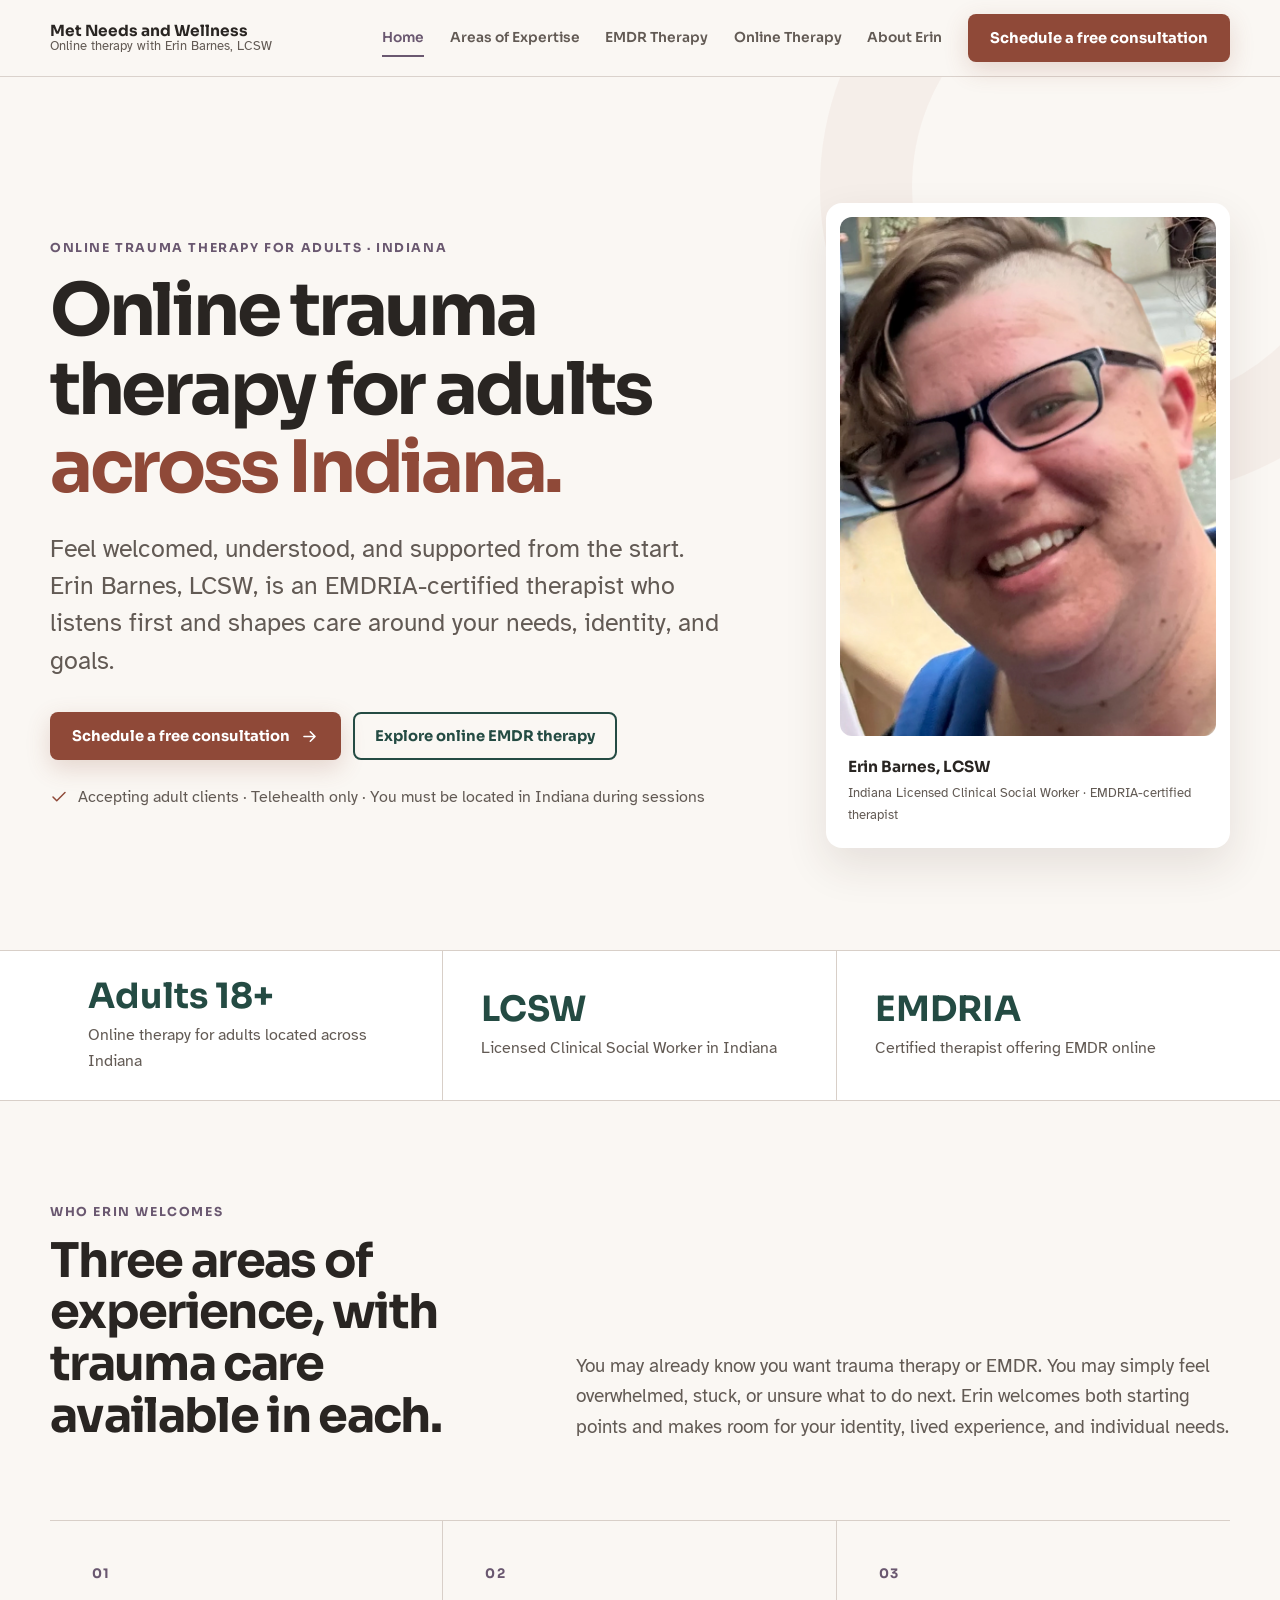
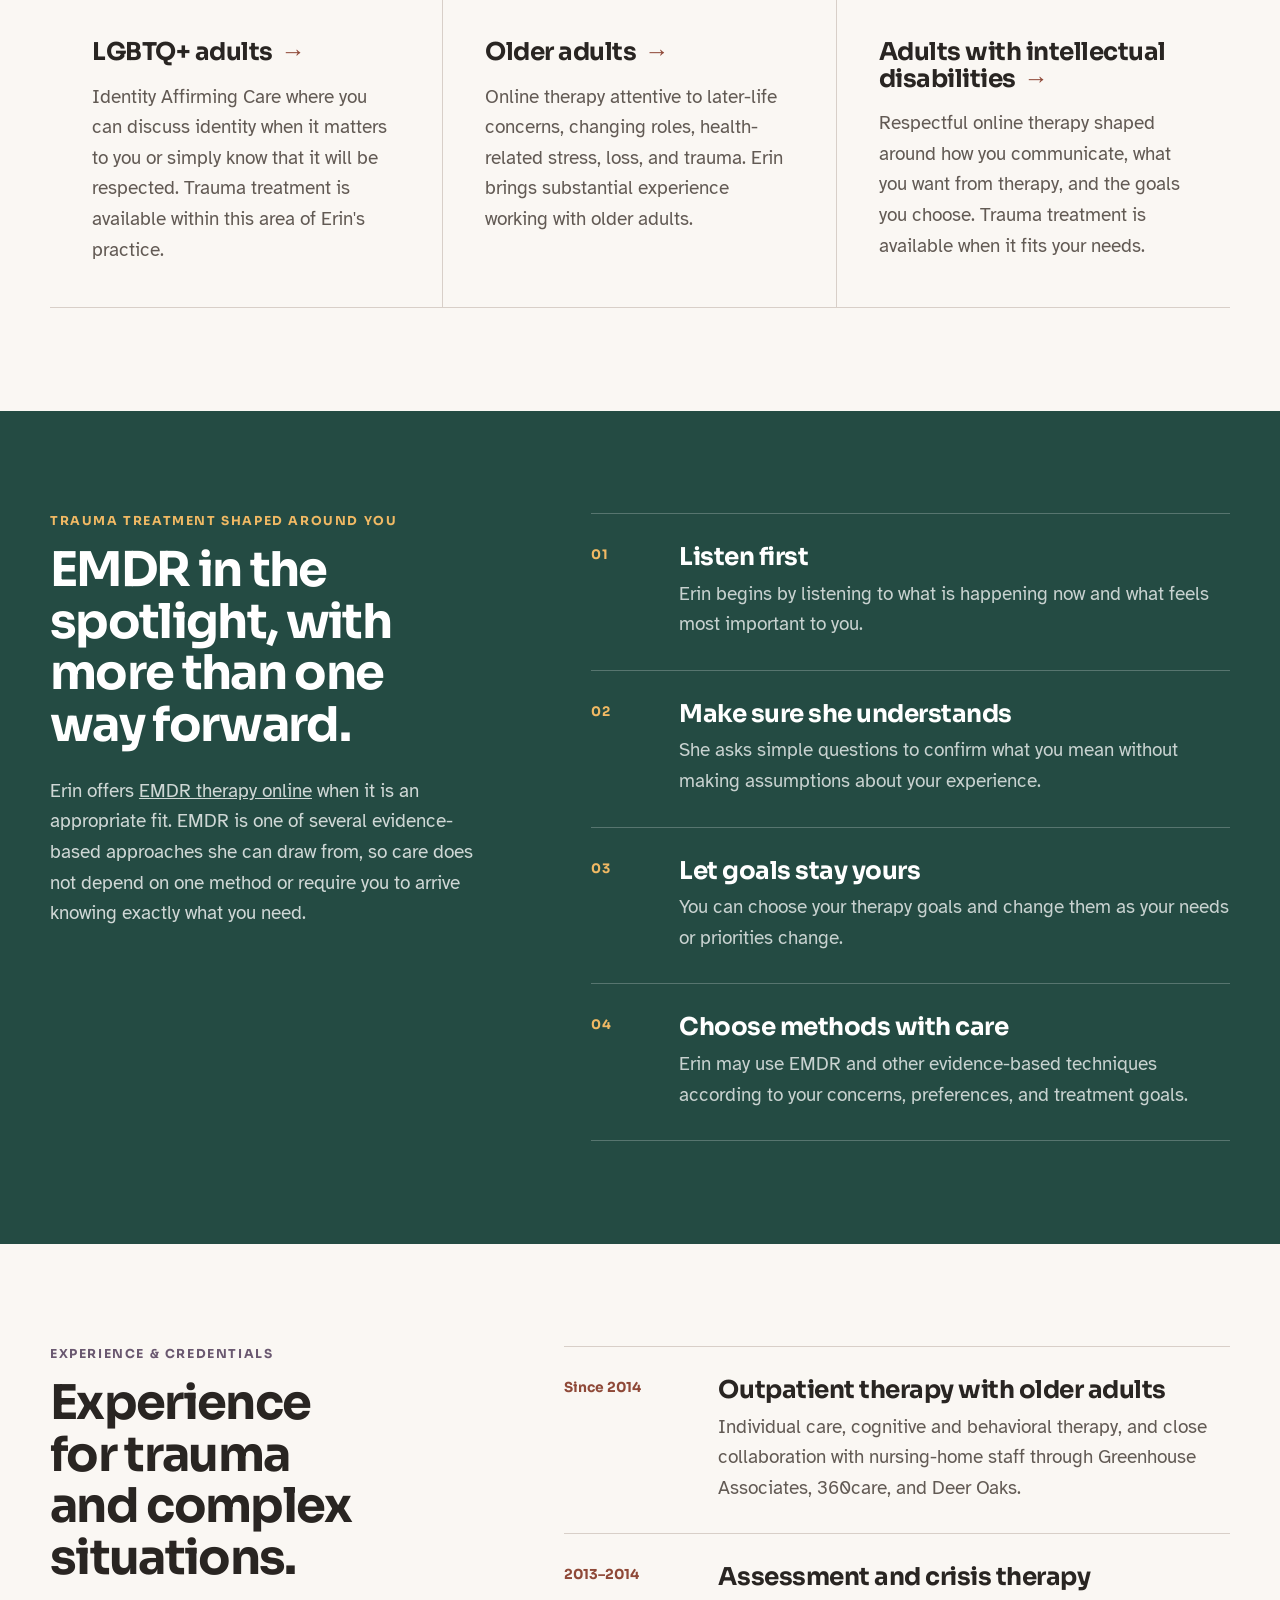
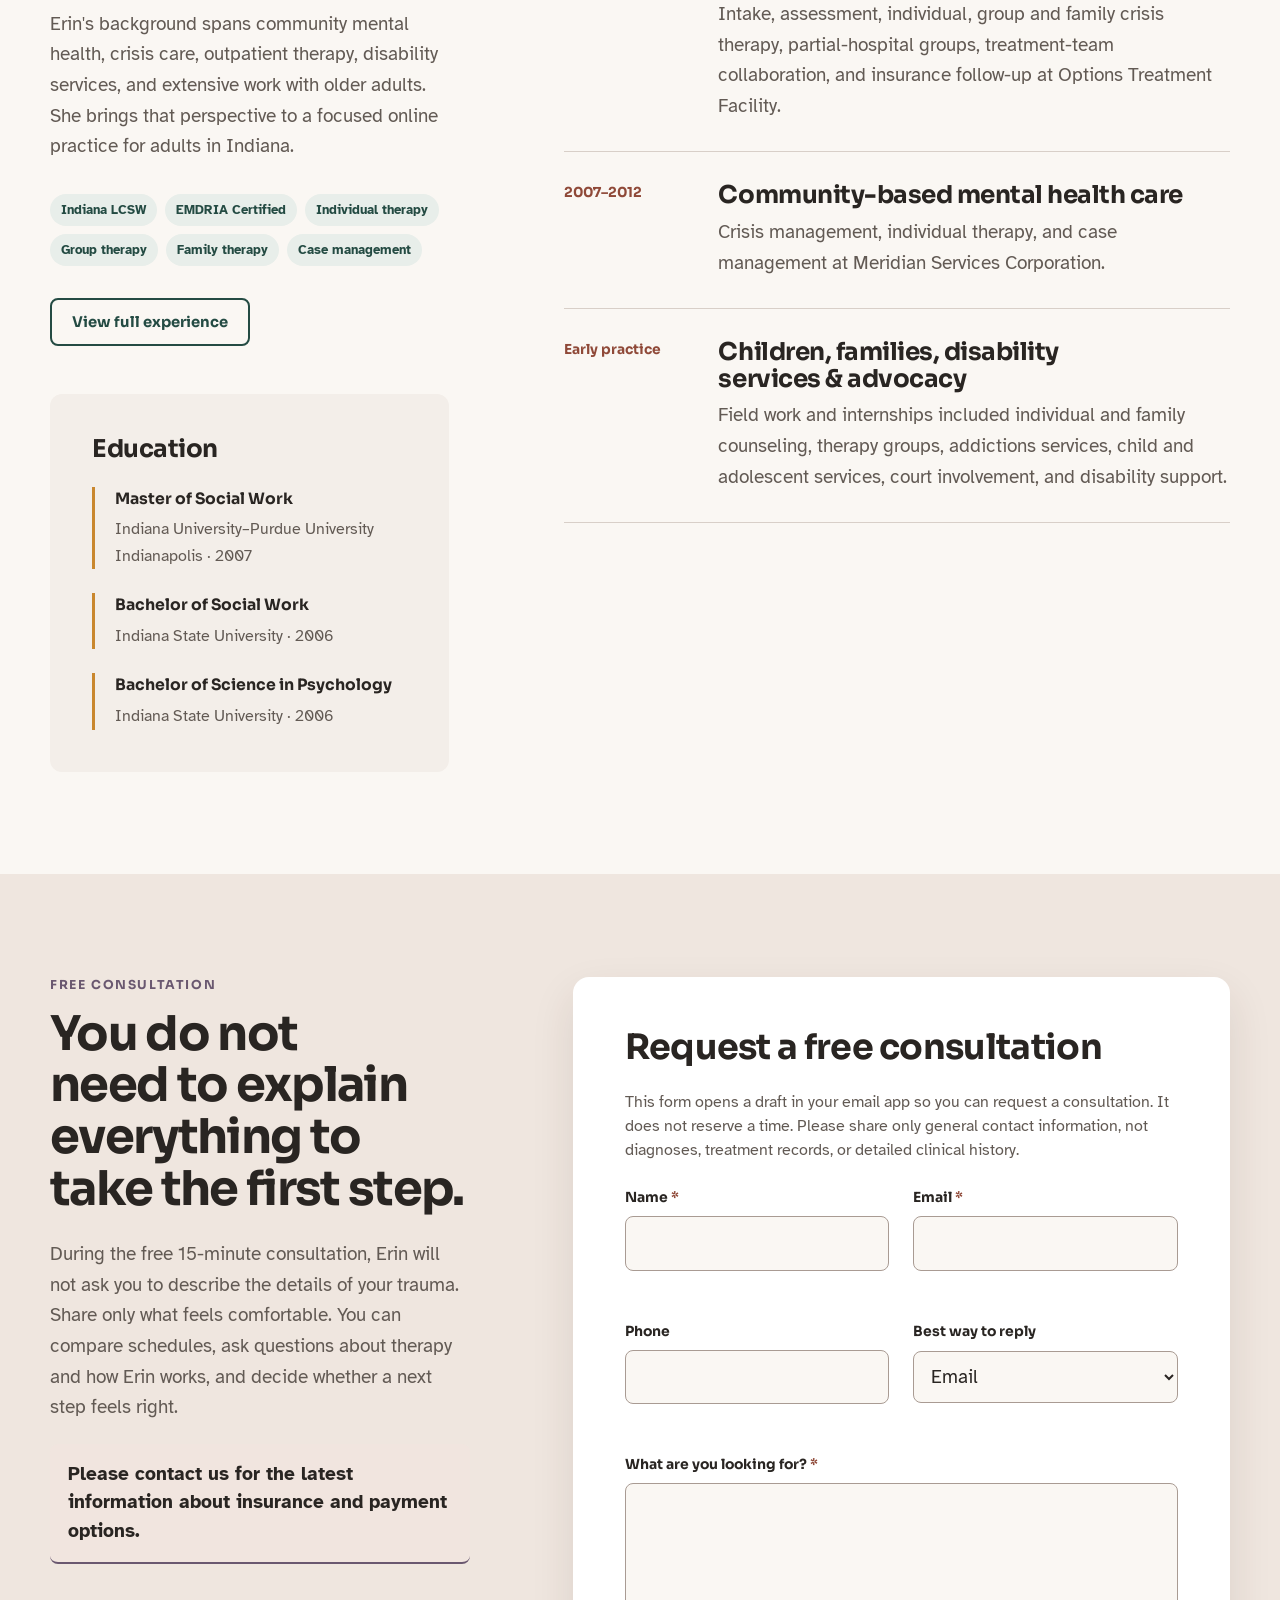
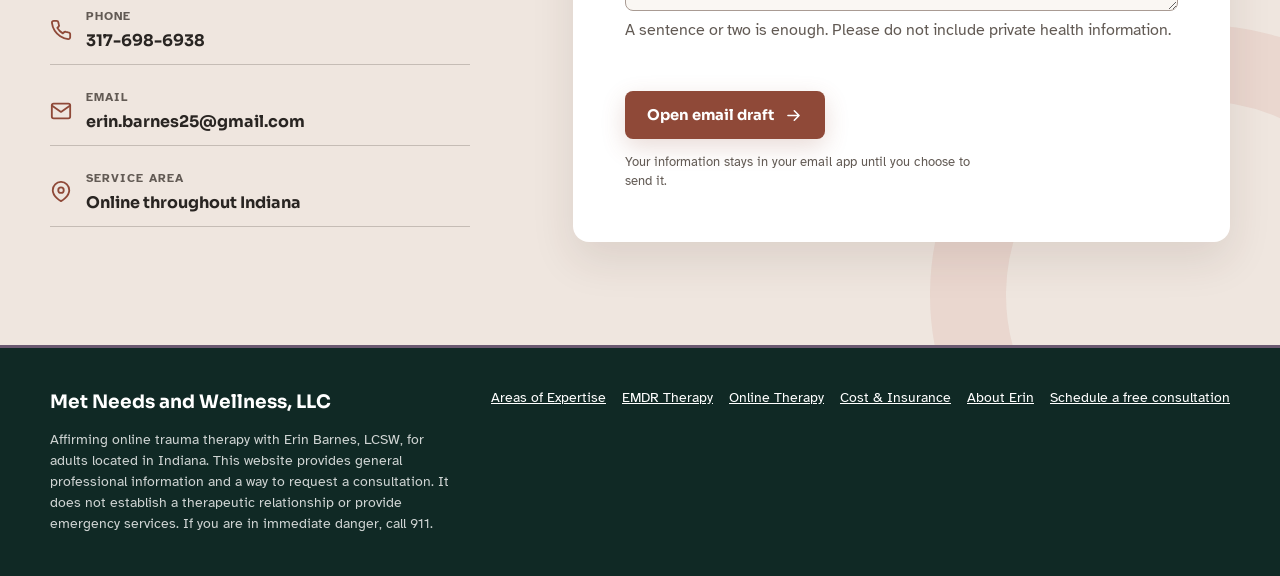
==== index.html @ e04204e5 "Add multi-page Met Needs and Wellness site" ====
<!doctype html>
<html lang="en">
<head>
  <meta charset="utf-8">
  <meta name="viewport" content="width=device-width, initial-scale=1">
  <title>Online Trauma Therapy for Adults in Indiana | Met Needs and Wellness</title>
  <meta name="description" content="Affirming online trauma therapy for adults across Indiana with Erin Barnes, LCSW, an EMDRIA-certified therapist. Schedule a free consultation.">
  <link rel="canonical" href="https://metneedsandwellness.com/">
  <meta name="theme-color" content="#244b43">
  <meta name="robots" content="index, follow">
  <meta property="og:type" content="website">
  <meta property="og:title" content="Online Trauma Therapy for Adults in Indiana | Met Needs and Wellness">
  <meta property="og:description" content="Warm, affirming online trauma therapy with Erin Barnes, LCSW, for adults located throughout Indiana.">
  <link rel="preconnect" href="https://fonts.googleapis.com">
  <link rel="preconnect" href="https://fonts.gstatic.com" crossorigin>
  <link href="https://fonts.googleapis.com/css2?family=Atkinson+Hyperlegible:wght@400;700&amp;family=Sora:wght@500;600;700&amp;display=swap" rel="stylesheet">
  <script type="application/ld+json">
  {
    "@context": "https://schema.org",
    "@graph": [
      {
        "@type": "Person",
        "@id": "#erin-barnes",
        "name": "Erin Barnes",
        "jobTitle": "Licensed Clinical Social Worker",
        "address": {
          "@type": "PostalAddress",
          "addressRegion": "IN",
          "addressCountry": "US"
        },
        "knowsAbout": [
          "Trauma therapy",
          "Complex trauma",
          "Online trauma therapy",
          "Identity-affirming therapy",
          "Therapy for older adults",
          "Therapy for adults with intellectual disabilities",
          "EMDR therapy"
        ],
        "hasCredential": [
          {
            "@type": "EducationalOccupationalCredential",
            "name": "Licensed Clinical Social Worker",
            "credentialCategory": "Professional license"
          },
          {
            "@type": "EducationalOccupationalCredential",
            "name": "EMDRIA Certified Therapist",
            "credentialCategory": "Professional certification"
          }
        ],
        "alumniOf": [
          {
            "@type": "CollegeOrUniversity",
            "name": "Indiana University–Purdue University Indianapolis"
          },
          {
            "@type": "CollegeOrUniversity",
            "name": "Indiana State University"
          }
        ]
      },
      {
        "@type": "Service",
        "@id": "#online-therapy-indiana",
        "name": "Online trauma therapy for adults in Indiana",
        "provider": {
          "@id": "#erin-barnes"
        },
        "areaServed": {
          "@type": "State",
          "name": "Indiana"
        },
        "serviceType": [
          "Online trauma therapy",
          "EMDR therapy",
          "Identity-affirming therapy for LGBTQ+ adults",
          "Therapy for older adults",
          "Therapy for adults with intellectual disabilities"
        ]
      }
    ]
  }
  </script>
  <style>
    /* OD-LAYOUT-PRIMITIVES v1 — structure only: display, flex/grid, overflow, wrapping, ratio.
       Put this @layer first; product CSS outside the layer always wins. */
    @layer od-layout {
      :where(.od-stack,.od-row,.od-row-top,.od-cluster,.od-grid,.od-field,.od-stat,.od-cell,.od-tile) > :where(*) { min-width: 0; }

      .od-stack   { display: flex; flex-direction: column; gap: var(--od-gap, 8px); }
      .od-row     { display: flex; align-items: center; gap: var(--od-gap, 8px); }
      .od-row-top { display: flex; align-items: flex-start; gap: var(--od-gap, 8px); }
      .od-cluster { display: flex; flex-wrap: wrap; align-items: center; gap: var(--od-gap, 8px); }
      .od-fill    { flex: 1 1 0; min-width: 0; }
      .od-fixed   { flex: none; }
      .od-grid    { display: grid; gap: var(--od-gap, 12px); grid-template-columns: repeat(var(--od-cols, 3), minmax(0, 1fr)); }

      .od-stat, .od-field, .od-cell { display: grid; gap: var(--od-gap, 2px); }
      :where(.od-stat,.od-field,.od-cell) > :where(*) { display: block; }
      .od-tile { display: grid; grid-template-rows: auto 1fr; }
      :where(.od-tile) > :where(*) { display: block; }

      .od-media { display: block; width: 100%; height: auto; aspect-ratio: var(--od-ratio, auto); }
      .od-media-cover { object-fit: cover; }

      .od-truncate { display: block; max-width: 100%; overflow: hidden; white-space: nowrap; text-overflow: ellipsis; }
      .od-clamp-2, .od-clamp-3 { display: -webkit-box; -webkit-box-orient: vertical; overflow: hidden; overflow-wrap: anywhere; }
      .od-clamp-2 { -webkit-line-clamp: 2; }
      .od-clamp-3 { -webkit-line-clamp: 3; }
      .od-lines-2 { min-height: calc(2 * 1.4em); }
      .od-nowrap  { white-space: nowrap; }
      .od-keep    { word-break: keep-all; overflow-wrap: anywhere; }

      .od-screen { display: grid; grid-template-rows: auto minmax(0, 1fr) auto; height: 100%; }
      .od-scroll { overflow-y: auto; overscroll-behavior: contain; min-height: 0; }

      .od-rail { display: flex; gap: var(--od-gap, 8px); overflow-x: auto; scroll-snap-type: x proximity; scrollbar-width: none;
                 padding-inline: var(--od-rail-pad, 16px); scroll-padding-inline: var(--od-rail-pad, 16px); }
      .od-rail::-webkit-scrollbar { display: none; }
      :where(.od-rail) > :where(*) { flex: none; scroll-snap-align: start; }
      :where(.od-rail) > :where(:last-child) { margin-inline-end: var(--od-rail-pad, 16px); }

      .od-spacer { flex: none; visibility: hidden; pointer-events: none; }
      .od-touch  { min-width: 44px; min-height: 44px; }
    }
    /* /OD-LAYOUT-PRIMITIVES v1 */

    :root {
      --ink: #292522;
      --ink-soft: #625a54;
      --paper: #faf7f3;
      --surface: #ffffff;
      --clay: #8f4938;
      --clay-strong: #8f4938;
      --amber: #c9872e;
      --amber-soft: #f1e5df;
      --plum: #6a5870;
      --plum-soft: #f1e5df;
      --evergreen: #244b43;
      --evergreen-soft: #e8eeea;
      --line: #d8cfc8;
      --error: #a12525;
      --success: #23654d;
      --font-display: "Sora", "Avenir Next", sans-serif;
      --font-body: "Atkinson Hyperlegible", "Trebuchet MS", sans-serif;
      --step--1: clamp(0.94rem, 0.91rem + 0.12vw, 1rem);
      --step-0: clamp(1.06rem, 1.02rem + 0.18vw, 1.16rem);
      --step-1: clamp(1.25rem, 1.12rem + 0.52vw, 1.58rem);
      --step-2: clamp(1.58rem, 1.3rem + 1.1vw, 2.3rem);
      --step-3: clamp(2rem, 1.55rem + 1.8vw, 3.2rem);
      --step-4: clamp(2.7rem, 1.72rem + 3.5vw, 5.25rem);
      --space-1: 0.5rem;
      --space-2: 1rem;
      --space-3: 1.5rem;
      --space-4: 2rem;
      --space-5: 3rem;
      --space-6: 4rem;
      --space-7: clamp(4rem, 8vw, 7rem);
      --radius-sm: 8px;
      --radius-md: 12px;
      --radius-lg: 16px;
      --shadow: 0 18px 44px rgba(65, 37, 27, 0.11);
      --content: 1180px;
      --measure: 70ch;
      --ease: 220ms ease;
    }

    *, *::before, *::after { box-sizing: border-box; }

    html {
      scroll-behavior: smooth;
      scroll-padding-top: 92px;
    }

    body {
      margin: 0;
      color: var(--ink);
      background: var(--paper);
      font-family: var(--font-body);
      font-size: var(--step-0);
      line-height: 1.65;
      -webkit-font-smoothing: antialiased;
    }

    body.menu-open { overflow: hidden; }

    img, svg { max-width: 100%; }

    a { color: inherit; }

    button, input, select, textarea { font: inherit; }

    button, a { -webkit-tap-highlight-color: transparent; }

    button { cursor: pointer; }

    :focus-visible {
      outline: 3px solid var(--amber);
      outline-offset: 4px;
    }

    ::selection {
      color: var(--surface);
      background: var(--clay-strong);
    }

    .skip-link {
      position: fixed;
      top: 8px;
      left: 8px;
      z-index: 200;
      padding: 10px 14px;
      color: var(--surface);
      background: var(--evergreen);
      border-radius: var(--radius-sm);
      transform: translateY(-150%);
      transition: transform var(--ease);
    }

    .skip-link:focus { transform: translateY(0); }

    .shell {
      width: min(calc(100% - 32px), var(--content));
      margin-inline: auto;
    }

    .eyebrow {
      margin: 0 0 var(--space-2);
      color: var(--plum);
      font-family: var(--font-display);
      font-size: 0.77rem;
      font-weight: 700;
      letter-spacing: 0.13em;
      line-height: 1.3;
      text-transform: uppercase;
    }

    h1, h2, h3 {
      margin: 0;
      font-family: var(--font-display);
      line-height: 1.08;
      text-wrap: balance;
    }

    h1 { font-size: var(--step-4); letter-spacing: -0.045em; }
    h2 { font-size: var(--step-3); letter-spacing: -0.035em; }
    h3 { font-size: var(--step-1); letter-spacing: -0.02em; }

    p { margin: 0; }

    .lede {
      max-width: 60ch;
      color: var(--ink-soft);
      font-size: var(--step-1);
      line-height: 1.52;
    }

    .section-copy {
      max-width: var(--measure);
      color: var(--ink-soft);
    }

    .site-header {
      position: sticky;
      top: 0;
      z-index: 100;
      border-bottom: 1px solid rgba(222, 213, 207, 0.86);
      background: rgba(252, 250, 248, 0.93);
      backdrop-filter: blur(16px);
    }

    .nav-wrap {
      display: flex;
      align-items: center;
      justify-content: space-between;
      min-height: 76px;
      gap: var(--space-3);
    }

    .brand {
      display: inline-flex;
      align-items: center;
      gap: 12px;
      color: var(--ink);
      text-decoration: none;
    }

    .brand-mark {
      display: grid;
      place-items: center;
      width: 42px;
      height: 42px;
      color: var(--surface);
      background: var(--evergreen);
      border-radius: 50%;
      box-shadow: 0 0 0 3px var(--plum-soft);
      font-family: var(--font-display);
      font-size: 0.76rem;
      font-weight: 700;
      letter-spacing: -0.05em;
    }

    .brand-copy { display: grid; line-height: 1.12; }
    .brand-name { font-family: var(--font-display); font-size: 0.96rem; font-weight: 700; }
    .brand-role { color: var(--ink-soft); font-size: 0.8rem; }

    .nav-links {
      display: flex;
      align-items: center;
      gap: clamp(18px, 2.4vw, 34px);
    }

    .nav-links a:not(.button) {
      position: relative;
      color: var(--ink-soft);
      font-family: var(--font-display);
      font-size: 0.88rem;
      font-weight: 600;
      text-decoration: none;
    }

    .nav-links a:not(.button)::after {
      position: absolute;
      right: 0;
      bottom: -7px;
      left: 0;
      height: 2px;
      background: var(--plum);
      content: "";
      transform: scaleX(0);
      transform-origin: right;
      transition: transform var(--ease);
    }

    .nav-links a:not(.button):focus-visible::after { transform: scaleX(1); }

    .nav-links a[aria-current="page"] { color: var(--plum); }
    .nav-links a[aria-current="page"]::after { transform: scaleX(1); }

    .menu-button {
      display: none;
      align-items: center;
      justify-content: center;
      width: 48px;
      height: 48px;
      padding: 0;
      color: var(--evergreen);
      background: transparent;
      border: 1px solid var(--line);
      border-radius: var(--radius-sm);
    }

    .menu-button svg { width: 24px; height: 24px; }

    .button {
      display: inline-flex;
      align-items: center;
      justify-content: center;
      min-height: 48px;
      padding: 12px 20px;
      gap: 10px;
      border: 2px solid transparent;
      border-radius: var(--radius-sm);
      font-family: var(--font-display);
      font-size: 0.92rem;
      font-weight: 700;
      line-height: 1.15;
      text-align: center;
      text-decoration: none;
      transition: color var(--ease), background var(--ease), border-color var(--ease), transform var(--ease);
    }

    .button svg { width: 19px; height: 19px; flex: none; }

    .button-primary {
      color: var(--surface);
      background: var(--clay-strong);
      box-shadow: 0 8px 24px rgba(143, 50, 31, 0.2);
    }

    .button-secondary {
      color: var(--evergreen);
      background: transparent;
      border-color: var(--evergreen);
    }

    .button-light {
      color: var(--evergreen);
      background: var(--surface);
    }

    .button:active { transform: translateY(1px); }

    .hero {
      position: relative;
      overflow: hidden;
      padding: clamp(72px, 10vw, 126px) 0 var(--space-7);
    }

    .hero::before {
      position: absolute;
      top: -200px;
      right: -160px;
      width: 620px;
      height: 620px;
      border: 92px solid var(--plum-soft);
      border-radius: 50%;
      content: "";
      opacity: 0.5;
      pointer-events: none;
    }

    .hero-grid {
      position: relative;
      display: grid;
      grid-template-columns: minmax(0, 1.25fr) minmax(300px, 0.75fr);
      gap: clamp(48px, 8vw, 104px);
      align-items: center;
    }

    .hero-copy { max-width: 780px; }

    .hero-copy h1 span {
      display: block;
      color: var(--clay-strong);
    }

    .hero-copy .lede { margin-top: var(--space-3); }

    .hero-actions {
      display: flex;
      flex-wrap: wrap;
      gap: 12px;
      margin-top: var(--space-4);
    }

    .hero-note {
      display: flex;
      align-items: center;
      gap: 10px;
      margin-top: var(--space-3);
      color: var(--ink-soft);
      font-size: var(--step--1);
    }

    .hero-note svg { width: 18px; height: 18px; color: var(--clay); flex: none; }

    .hero-portrait {
      display: grid;
      gap: 14px;
      max-width: 430px;
      padding: 14px;
      justify-self: end;
      background: var(--surface);
      border-radius: var(--radius-lg);
      box-shadow: var(--shadow);
    }

    .hero-portrait img {
      display: block;
      width: 100%;
      height: auto;
      border-radius: var(--radius-md);
    }

    .portrait-caption {
      display: grid;
      gap: 2px;
      padding: 4px 8px 8px;
    }

    .portrait-caption strong {
      font-family: var(--font-display);
      font-size: 0.96rem;
    }

    .portrait-caption span {
      display: block;
      color: var(--ink-soft);
      font-size: 0.84rem;
    }

    .trust-band {
      border-block: 1px solid var(--line);
      background: var(--surface);
    }

    .trust-grid {
      display: grid;
      grid-template-columns: repeat(3, 1fr);
    }

    .trust-item {
      display: grid;
      min-height: 148px;
      padding: 26px clamp(18px, 3vw, 38px);
      align-content: center;
      gap: 6px;
      border-right: 1px solid var(--line);
    }

    .trust-item:last-child { border-right: 0; }
    .trust-value { color: var(--evergreen); font-family: var(--font-display); font-size: var(--step-2); font-weight: 700; line-height: 1.1; }
    .trust-label { color: var(--ink-soft); font-size: var(--step--1); }

    .section { padding: var(--space-7) 0; }

    .section-heading {
      display: grid;
      grid-template-columns: minmax(0, 0.8fr) minmax(300px, 1.2fr);
      gap: clamp(32px, 7vw, 96px);
      align-items: end;
      margin-bottom: clamp(44px, 7vw, 78px);
    }

    .services-grid {
      display: grid;
      grid-template-columns: repeat(3, 1fr);
      gap: 0;
      border-top: 1px solid var(--line);
    }

    .service {
      min-height: 310px;
      padding: clamp(28px, 4vw, 42px);
      border-right: 1px solid var(--line);
      border-bottom: 1px solid var(--line);
    }

    .service:nth-child(3n) { border-right: 0; }

    .service-number {
      display: block;
      margin-bottom: 54px;
      color: var(--plum);
      font-family: var(--font-display);
      font-size: 0.82rem;
      font-weight: 700;
      letter-spacing: 0.1em;
    }

    .service h3 { margin-bottom: var(--space-2); }
    .service p { color: var(--ink-soft); }

    .service-artwork {
      display: block;
      width: 100%;
      height: auto;
      margin: 0 0 var(--space-3);
      border-radius: var(--radius-md);
    }

    .approach {
      color: var(--surface);
      background: var(--evergreen);
    }

    .approach .eyebrow { color: #f0b964; }
    .approach .section-copy { color: rgba(255, 255, 255, 0.78); }

    .approach-grid {
      display: grid;
      grid-template-columns: minmax(0, 0.8fr) minmax(0, 1.2fr);
      gap: clamp(48px, 9vw, 128px);
      align-items: start;
    }

    .approach-intro {
      position: sticky;
      top: 118px;
    }

    .approach-intro .section-copy { margin-top: var(--space-3); }

    .principles { border-top: 1px solid rgba(255, 255, 255, 0.23); }

    .principle {
      display: grid;
      grid-template-columns: 64px 1fr;
      gap: var(--space-3);
      padding: 30px 0;
      border-bottom: 1px solid rgba(255, 255, 255, 0.23);
    }

    .principle-index {
      color: #f0b964;
      font-family: var(--font-display);
      font-size: 0.82rem;
      font-weight: 700;
      letter-spacing: 0.1em;
    }

    .principle h3 { margin-bottom: 8px; }
    .principle p { max-width: 58ch; color: rgba(255, 255, 255, 0.75); }

    .experience-grid {
      display: grid;
      grid-template-columns: minmax(0, 0.75fr) minmax(0, 1.25fr);
      gap: clamp(48px, 9vw, 120px);
    }

    .experience-copy h2 { margin-bottom: var(--space-3); }
    .experience-copy .section-copy { margin-bottom: var(--space-4); }

    .credentials {
      display: flex;
      flex-wrap: wrap;
      gap: 8px;
    }

    .credential {
      display: block;
      padding: 8px 11px;
      color: var(--evergreen);
      background: var(--evergreen-soft);
      border-radius: 999px;
      font-size: 0.84rem;
      font-weight: 700;
      line-height: 1.2;
    }

    .timeline { border-top: 1px solid var(--line); }

    .timeline-item {
      display: grid;
      grid-template-columns: 130px 1fr;
      gap: var(--space-3);
      padding: 30px 0;
      border-bottom: 1px solid var(--line);
    }

    .timeline-period {
      color: var(--clay-strong);
      font-family: var(--font-display);
      font-size: 0.86rem;
      font-weight: 700;
    }

    .timeline-item h3 { margin-bottom: 8px; }
    .timeline-item p { color: var(--ink-soft); }

    .education {
      margin-top: var(--space-5);
      padding: clamp(28px, 4vw, 42px);
      background: #f3eee9;
      border-radius: var(--radius-md);
    }

    .education h3 { margin-bottom: var(--space-3); }

    .education-list {
      display: grid;
      gap: var(--space-3);
      margin: 0;
      padding: 0;
      list-style: none;
    }

    .education-list li {
      display: grid;
      gap: 4px;
      padding-left: 20px;
      border-left: 3px solid var(--amber);
    }

    .education-list strong { font-family: var(--font-display); font-size: 0.98rem; }
    .education-list span { display: block; color: var(--ink-soft); font-size: var(--step--1); }

    .contact-section {
      position: relative;
      overflow: hidden;
      background: #efe6df;
    }

    .contact-section::after {
      position: absolute;
      right: -190px;
      bottom: -220px;
      width: 540px;
      height: 540px;
      border: 76px solid rgba(179, 71, 47, 0.09);
      border-radius: 50%;
      content: "";
      pointer-events: none;
    }

    .contact-grid {
      position: relative;
      z-index: 1;
      display: grid;
      grid-template-columns: minmax(0, 0.78fr) minmax(0, 1.22fr);
      gap: clamp(48px, 8vw, 112px);
      align-items: start;
    }

    .contact-copy h2 { margin-bottom: var(--space-3); }
    .contact-copy .section-copy { margin-bottom: var(--space-4); }

    .welcome-note {
      max-width: 58ch;
      margin: calc(var(--space-4) * -0.35) 0 var(--space-4);
      padding: 16px 18px;
      color: var(--ink);
      background: var(--plum-soft);
      border-bottom: 2px solid var(--plum);
      border-radius: var(--radius-sm);
      font-weight: 700;
      line-height: 1.55;
    }

    .contact-methods { display: grid; gap: 12px; }

    .contact-method {
      display: flex;
      align-items: center;
      min-height: 64px;
      gap: 14px;
      padding: 10px 0;
      color: var(--ink);
      border-bottom: 1px solid rgba(101, 89, 84, 0.3);
      text-decoration: none;
    }

    .contact-method svg { width: 22px; height: 22px; color: var(--clay-strong); flex: none; }

    .contact-method-copy { display: grid; gap: 1px; }
    .contact-method-label { color: var(--ink-soft); font-size: 0.78rem; font-weight: 700; letter-spacing: 0.08em; text-transform: uppercase; }
    .contact-method-value { font-family: var(--font-display); font-size: 1rem; font-weight: 700; overflow-wrap: anywhere; }

    .contact-form {
      display: grid;
      gap: var(--space-3);
      padding: clamp(28px, 5vw, 52px);
      background: var(--surface);
      border-radius: var(--radius-lg);
      box-shadow: var(--shadow);
    }

    .contact-form h3 { font-size: var(--step-2); }

    .form-note {
      color: var(--ink-soft);
      font-size: var(--step--1);
      line-height: 1.5;
    }

    .form-grid {
      display: grid;
      grid-template-columns: repeat(2, minmax(0, 1fr));
      gap: var(--space-3);
    }

    .field { display: grid; gap: 7px; }
    .field-full { grid-column: 1 / -1; }

    label {
      font-family: var(--font-display);
      font-size: 0.87rem;
      font-weight: 700;
    }

    .required { color: var(--clay-strong); }

    input, select, textarea {
      width: 100%;
      min-height: 50px;
      padding: 11px 13px;
      color: var(--ink);
      background: var(--paper);
      border: 1px solid #a99b93;
      border-radius: var(--radius-sm);
      transition: border-color var(--ease), box-shadow var(--ease), background var(--ease);
    }

    textarea {
      min-height: 128px;
      resize: vertical;
    }

    input:focus, select:focus, textarea:focus {
      outline: 0;
      border-color: var(--evergreen);
      box-shadow: 0 0 0 3px rgba(23, 59, 54, 0.15);
      background: var(--surface);
    }

    [aria-invalid="true"] {
      border-color: var(--error);
      box-shadow: 0 0 0 3px rgba(161, 37, 37, 0.12);
    }

    .field-error {
      min-height: 1.35em;
      color: var(--error);
      font-size: 0.83rem;
      line-height: 1.35;
    }

    .form-status {
      display: none;
      padding: 12px 14px;
      color: var(--success);
      background: #e7f3ed;
      border-left: 4px solid var(--success);
      border-radius: var(--radius-sm);
      font-size: 0.9rem;
    }

    .form-status.is-visible { display: block; }

    .form-actions {
      display: flex;
      align-items: center;
      flex-wrap: wrap;
      gap: 14px;
    }

    .privacy-note {
      max-width: 44ch;
      color: var(--ink-soft);
      font-size: 0.8rem;
      line-height: 1.45;
    }

    .site-footer {
      padding: 42px 0;
      color: rgba(255, 255, 255, 0.8);
      background: #102925;
      box-shadow: inset 0 3px 0 var(--plum);
    }

    .footer-grid {
      display: grid;
      grid-template-columns: 1fr auto;
      gap: var(--space-4);
      align-items: start;
    }

    .footer-brand { margin-bottom: 12px; color: var(--surface); font-family: var(--font-display); font-weight: 700; }
    .footer-copy { max-width: 72ch; font-size: 0.85rem; line-height: 1.55; }
    .footer-links { display: flex; flex-wrap: wrap; gap: 16px; }
    .footer-links a { color: var(--surface); font-size: 0.85rem; }

    @media (hover: hover) {
      .nav-links a:not(.button):hover { color: var(--ink); }
      .nav-links a:not(.button):hover::after { transform: scaleX(1); transform-origin: left; }
      .button-primary:hover { background: #762617; transform: translateY(-2px); }
      .button-secondary:hover { color: var(--surface); background: var(--evergreen); transform: translateY(-2px); }
      .button-light:hover { background: var(--amber-soft); transform: translateY(-2px); }
      .contact-method:hover .contact-method-value { color: var(--clay-strong); }
    }

    @media (max-width: 1024px) {
      .nav-links { gap: 18px; }
      .nav-links .button { display: none; }
      .hero-grid { grid-template-columns: minmax(0, 1fr) minmax(290px, 0.65fr); gap: 48px; }
      .service { padding: 30px 24px; }
      .approach-grid, .experience-grid, .contact-grid { gap: 64px; }
    }

    @media (max-width: 768px) {
      html { scroll-padding-top: 76px; }
      .shell { width: min(calc(100% - 28px), var(--content)); }
      .nav-wrap { min-height: 68px; }
      .menu-button { display: inline-flex; }
      .nav-links {
        position: fixed;
        top: 68px;
        right: 0;
        left: 0;
        display: grid;
        align-content: start;
        gap: 0;
        max-height: calc(100dvh - 68px);
        padding: 20px 18px 28px;
        overflow-y: auto;
        background: var(--paper);
        border-bottom: 1px solid var(--line);
        box-shadow: 0 20px 38px rgba(36, 27, 24, 0.12);
        opacity: 0;
        pointer-events: none;
        transform: translateY(-14px);
        transition: opacity var(--ease), transform var(--ease);
      }
      .nav-links.is-open { opacity: 1; pointer-events: auto; transform: translateY(0); }
      .nav-links a:not(.button) { display: flex; align-items: center; min-height: 52px; padding: 0 8px; border-bottom: 1px solid var(--line); font-size: 1rem; }
      .nav-links a:not(.button)::after { display: none; }
      .nav-links .button { display: inline-flex; margin-top: 18px; }
      .hero { padding-top: 60px; }
      .hero-grid { grid-template-columns: 1fr; }
      .hero-portrait { width: min(100%, 480px); justify-self: center; }
      .section-heading { grid-template-columns: 1fr; gap: var(--space-3); }
      .trust-grid { grid-template-columns: 1fr; }
      .trust-item { min-height: 112px; border-right: 0; border-bottom: 1px solid var(--line); }
      .trust-item:last-child { border-bottom: 0; }
      .services-grid { grid-template-columns: 1fr 1fr; }
      .service:nth-child(3n) { border-right: 1px solid var(--line); }
      .service:nth-child(2n) { border-right: 0; }
      .approach-grid, .experience-grid, .contact-grid { grid-template-columns: 1fr; gap: 48px; }
      .approach-intro { position: static; }
      .footer-grid { grid-template-columns: 1fr; }
    }

    @media (max-width: 560px) {
      .brand-role { display: none; }
      .hero-actions, .form-actions { align-items: stretch; flex-direction: column; }
      .hero-actions .button, .form-actions .button { width: 100%; }
      .hero-note { align-items: flex-start; }
      .services-grid { grid-template-columns: 1fr; }
      .service, .service:nth-child(2n) { min-height: 0; border-right: 0; }
      .service-number { margin-bottom: 36px; }
      .principle { grid-template-columns: 1fr; gap: 8px; }
      .timeline-item { grid-template-columns: 1fr; gap: 8px; }
      .form-grid { grid-template-columns: 1fr; }
      .field-full { grid-column: auto; }
      .contact-form { padding-inline: 20px; }
    }

    @media (prefers-reduced-motion: reduce) {
      *, *::before, *::after {
        scroll-behavior: auto !important;
        transition-duration: 0.01ms !important;
        animation-duration: 0.01ms !important;
        animation-iteration-count: 1 !important;
      }
    }
  </style>
  <link rel="stylesheet" href="assets/site.css?v=20260920">
</head>
<body>
  <a class="skip-link" href="#main">Skip to main content</a>

  <header class="site-header">
    <div class="shell nav-wrap">
      <a class="brand" href="index.html" aria-label="Met Needs and Wellness home"><span class="brand-copy"><span class="brand-name">Met Needs and Wellness</span><span class="brand-role">Online therapy with Erin Barnes, LCSW</span></span></a>
      <button class="menu-button od-touch" type="button" aria-expanded="false" aria-controls="primary-navigation" aria-label="Open navigation"><svg viewBox="0 0 24 24" fill="none" stroke="currentColor" stroke-width="2" stroke-linecap="round" aria-hidden="true"><path d="M4 7h16M4 12h16M4 17h16" /></svg></button>
      <nav class="nav-links" id="primary-navigation" aria-label="Primary navigation">
        <a href="index.html" aria-current="page">Home</a>
        <a href="index.html#support">Areas of Expertise</a>
        <a href="emdr-therapy.html">EMDR Therapy</a>
        <a href="online-therapy.html">Online Therapy</a>
        <a href="experience.html">About Erin</a>
        <a class="button button-primary" href="index.html#contact">Schedule a free consultation</a>
      </nav>
    </div>
  </header>

  <main id="main">
    <section class="hero" id="top">
      <div class="shell hero-grid">
        <div class="hero-copy">
          <p class="eyebrow">Online trauma therapy for adults · Indiana</p>
          <h1>Online trauma therapy for adults <span>across Indiana.</span></h1>
          <p class="lede">Feel welcomed, understood, and supported from the start. Erin Barnes, LCSW, is an EMDRIA-certified therapist who listens first and shapes care around your needs, identity, and goals.</p>
          <div class="hero-actions">
            <a class="button button-primary" href="#contact">
              Schedule a free consultation
              <svg viewBox="0 0 24 24" fill="none" stroke="currentColor" stroke-width="2" stroke-linecap="round" stroke-linejoin="round" aria-hidden="true"><path d="M5 12h14M13 6l6 6-6 6" /></svg>
            </a>
            <a class="button button-secondary" href="emdr-therapy.html">Explore online EMDR therapy</a>
          </div>
          <p class="hero-note">
            <svg viewBox="0 0 24 24" fill="none" stroke="currentColor" stroke-width="2" stroke-linecap="round" stroke-linejoin="round" aria-hidden="true"><path d="M20 6 9 17l-5-5" /></svg>
            Accepting adult clients · Telehealth only · You must be located in Indiana during sessions
          </p>
        </div>

        <aside class="hero-portrait" aria-label="Meet Erin Barnes">
          <img class="od-media" src="assets/erin-barnes-headshot-clean-2x.webp" width="1614" height="2228" alt="Erin Barnes smiling" fetchpriority="high" decoding="async">
          <div class="portrait-caption">
            <strong>Erin Barnes, LCSW</strong>
            <span>Indiana Licensed Clinical Social Worker · EMDRIA-certified therapist</span>
          </div>
        </aside>
      </div>
    </section>

    <section class="trust-band" aria-label="Professional credentials">
      <div class="shell trust-grid">
        <div class="trust-item">
          <span class="trust-value">Adults 18+</span>
          <span class="trust-label">Online therapy for adults located across Indiana</span>
        </div>
        <div class="trust-item">
          <span class="trust-value">LCSW</span>
          <span class="trust-label">Licensed Clinical Social Worker in Indiana</span>
        </div>
        <div class="trust-item">
          <span class="trust-value">EMDRIA</span>
          <span class="trust-label">Certified therapist offering EMDR online</span>
        </div>
      </div>
    </section>

    <section class="section" id="support">
      <div class="shell">
        <div class="section-heading">
          <div>
            <p class="eyebrow">Who Erin welcomes</p>
            <h2>Three areas of experience, with trauma care available in each.</h2>
          </div>
          <p class="section-copy">You may already know you want trauma therapy or EMDR. You may simply feel overwhelmed, stuck, or unsure what to do next. Erin welcomes both starting points and makes room for your identity, lived experience, and individual needs.</p>
        </div>

        <div class="services-grid">
          <a class="service service-link" href="lgbtq-therapy.html">
            <span class="service-number">01</span>
            <h3>LGBTQ+ adults</h3>
            <p>Identity Affirming Care where you can discuss identity when it matters to you or simply know that it will be respected. Trauma treatment is available within this area of Erin's practice.</p>
          </a>
          <a class="service service-link" href="elder-therapy.html">
            <span class="service-number">02</span>
            <h3>Older adults</h3>
            <p>Online therapy attentive to later-life concerns, changing roles, health-related stress, loss, and trauma. Erin brings substantial experience working with older adults.</p>
          </a>
          <a class="service service-link" href="intellectual-disability-therapy.html">
            <span class="service-number">03</span>
            <h3>Adults with intellectual disabilities</h3>
            <p>Respectful online therapy shaped around how you communicate, what you want from therapy, and the goals you choose. Trauma treatment is available when it fits your needs.</p>
          </a>
        </div>
      </div>
    </section>

    <section class="section approach" id="approach">
      <div class="shell approach-grid">
        <div class="approach-intro">
          <p class="eyebrow">Trauma treatment shaped around you</p>
          <h2>EMDR in the spotlight, with more than one way forward.</h2>
          <p class="section-copy">Erin offers <a href="emdr-therapy.html">EMDR therapy online</a> when it is an appropriate fit. EMDR is one of several evidence-based approaches she can draw from, so care does not depend on one method or require you to arrive knowing exactly what you need.</p>
        </div>

        <div class="principles">
          <article class="principle">
            <span class="principle-index">01</span>
            <div>
              <h3>Listen first</h3>
              <p>Erin begins by listening to what is happening now and what feels most important to you.</p>
            </div>
          </article>
          <article class="principle">
            <span class="principle-index">02</span>
            <div>
              <h3>Make sure she understands</h3>
              <p>She asks simple questions to confirm what you mean without making assumptions about your experience.</p>
            </div>
          </article>
          <article class="principle">
            <span class="principle-index">03</span>
            <div>
              <h3>Let goals stay yours</h3>
              <p>You can choose your therapy goals and change them as your needs or priorities change.</p>
            </div>
          </article>
          <article class="principle">
            <span class="principle-index">04</span>
            <div>
              <h3>Choose methods with care</h3>
              <p>Erin may use EMDR and other evidence-based techniques according to your concerns, preferences, and treatment goals.</p>
            </div>
          </article>
        </div>
      </div>
    </section>

    <section class="section" id="experience">
      <div class="shell experience-grid">
        <div class="experience-copy">
          <p class="eyebrow">Experience &amp; credentials</p>
          <h2>Experience for trauma and complex situations.</h2>
          <p class="section-copy">Erin's background spans community mental health, crisis care, outpatient therapy, disability services, and extensive work with older adults. She brings that perspective to a focused online practice for adults in Indiana.</p>
          <div class="credentials" aria-label="Professional credentials and experience areas">
            <span class="credential">Indiana LCSW</span>
            <span class="credential">EMDRIA Certified</span>
            <span class="credential">Individual therapy</span>
            <span class="credential">Group therapy</span>
            <span class="credential">Family therapy</span>
            <span class="credential">Case management</span>
          </div>

          <div class="hero-actions">
            <a class="button button-secondary" href="experience.html">View full experience</a>
          </div>

          <div class="education">
            <h3>Education</h3>
            <ul class="education-list">
              <li>
                <strong>Master of Social Work</strong>
                <span>Indiana University–Purdue University Indianapolis · 2007</span>
              </li>
              <li>
                <strong>Bachelor of Social Work</strong>
                <span>Indiana State University · 2006</span>
              </li>
              <li>
                <strong>Bachelor of Science in Psychology</strong>
                <span>Indiana State University · 2006</span>
              </li>
            </ul>
          </div>
        </div>

        <div class="timeline" aria-label="Selected professional experience">
          <article class="timeline-item">
            <span class="timeline-period">Since 2014</span>
            <div>
              <h3>Outpatient therapy with older adults</h3>
              <p>Individual care, cognitive and behavioral therapy, and close collaboration with nursing-home staff through Greenhouse Associates, 360care, and Deer Oaks.</p>
            </div>
          </article>
          <article class="timeline-item">
            <span class="timeline-period">2013–2014</span>
            <div>
              <h3>Assessment and crisis therapy</h3>
              <p>Intake, assessment, individual, group and family crisis therapy, partial-hospital groups, treatment-team collaboration, and insurance follow-up at Options Treatment Facility.</p>
            </div>
          </article>
          <article class="timeline-item">
            <span class="timeline-period">2007–2012</span>
            <div>
              <h3>Community-based mental health care</h3>
              <p>Crisis management, individual therapy, and case management at Meridian Services Corporation.</p>
            </div>
          </article>
          <article class="timeline-item">
            <span class="timeline-period">Early practice</span>
            <div>
              <h3>Children, families, disability services &amp; advocacy</h3>
              <p>Field work and internships included individual and family counseling, therapy groups, addictions services, child and adolescent services, court involvement, and disability support.</p>
            </div>
          </article>
        </div>
      </div>
    </section>

    <section class="section contact-section" id="contact">
      <div class="shell contact-grid">
        <div class="contact-copy">
          <p class="eyebrow">Free consultation</p>
          <h2>You do not need to explain everything to take the first step.</h2>
          <p class="section-copy">During the free 15-minute consultation, Erin will not ask you to describe the details of your trauma. Share only what feels comfortable. You can compare schedules, ask questions about therapy and how Erin works, and decide whether a next step feels right.</p>
          <p class="welcome-note">Please contact us for the latest information about insurance and payment options.</p>

          <div class="contact-methods">
            <a class="contact-method" href="tel:+13176986938">
              <svg viewBox="0 0 24 24" fill="none" stroke="currentColor" stroke-width="2" stroke-linecap="round" stroke-linejoin="round" aria-hidden="true"><path d="M22 16.92v3a2 2 0 0 1-2.18 2 19.8 19.8 0 0 1-8.63-3.07 19.5 19.5 0 0 1-6-6A19.8 19.8 0 0 1 2.12 4.18 2 2 0 0 1 4.11 2h3a2 2 0 0 1 2 1.72c.12.9.33 1.78.62 2.63a2 2 0 0 1-.45 2.11L8 9.73a16 16 0 0 0 6 6l1.27-1.27a2 2 0 0 1 2.11-.45c.85.29 1.73.5 2.63.62A2 2 0 0 1 22 16.92z" /></svg>
              <span class="contact-method-copy">
                <span class="contact-method-label">Phone</span>
                <span class="contact-method-value">317-698-6938</span>
              </span>
            </a>
            <a class="contact-method" href="mailto:erin.barnes25@gmail.com">
              <svg viewBox="0 0 24 24" fill="none" stroke="currentColor" stroke-width="2" stroke-linecap="round" stroke-linejoin="round" aria-hidden="true"><path d="M4 4h16c1.1 0 2 .9 2 2v12c0 1.1-.9 2-2 2H4c-1.1 0-2-.9-2-2V6c0-1.1.9-2 2-2z" /><path d="m22 6-10 7L2 6" /></svg>
              <span class="contact-method-copy">
                <span class="contact-method-label">Email</span>
                <span class="contact-method-value">erin.barnes25@gmail.com</span>
              </span>
            </a>
            <div class="contact-method">
              <svg viewBox="0 0 24 24" fill="none" stroke="currentColor" stroke-width="2" stroke-linecap="round" stroke-linejoin="round" aria-hidden="true"><path d="M21 10c0 7-9 12-9 12S3 17 3 10a9 9 0 1 1 18 0z" /><circle cx="12" cy="10" r="3" /></svg>
              <span class="contact-method-copy">
                <span class="contact-method-label">Service area</span>
                <span class="contact-method-value">Online throughout Indiana</span>
              </span>
            </div>
          </div>
        </div>

        <form class="contact-form" id="inquiry-form" novalidate>
          <h3>Request a free consultation</h3>
          <p class="form-note">This form opens a draft in your email app so you can request a consultation. It does not reserve a time. Please share only general contact information, not diagnoses, treatment records, or detailed clinical history.</p>

          <div class="form-status" id="form-status" role="status" aria-live="polite"></div>

          <div class="form-grid">
            <div class="field">
              <label for="name">Name <span class="required" aria-hidden="true">*</span></label>
              <input id="name" name="name" type="text" autocomplete="name" required aria-describedby="name-error">
              <span class="field-error" id="name-error"></span>
            </div>
            <div class="field">
              <label for="email">Email <span class="required" aria-hidden="true">*</span></label>
              <input id="email" name="email" type="email" autocomplete="email" required aria-describedby="email-error">
              <span class="field-error" id="email-error"></span>
            </div>
            <div class="field">
              <label for="phone">Phone</label>
              <input id="phone" name="phone" type="tel" autocomplete="tel" aria-describedby="phone-error">
              <span class="field-error" id="phone-error"></span>
            </div>
            <div class="field">
              <label for="preference">Best way to reply</label>
              <select id="preference" name="preference">
                <option value="Email">Email</option>
                <option value="Phone">Phone</option>
                <option value="Either">Either</option>
              </select>
              <span class="field-error" aria-hidden="true"></span>
            </div>
            <div class="field field-full">
              <label for="message">What are you looking for? <span class="required" aria-hidden="true">*</span></label>
              <textarea id="message" name="message" maxlength="500" required aria-describedby="message-help message-error"></textarea>
              <span class="form-note" id="message-help">A sentence or two is enough. Please do not include private health information.</span>
              <span class="field-error" id="message-error"></span>
            </div>
          </div>

          <div class="form-actions">
            <button class="button button-primary" type="submit">
              Open email draft
              <svg viewBox="0 0 24 24" fill="none" stroke="currentColor" stroke-width="2" stroke-linecap="round" stroke-linejoin="round" aria-hidden="true"><path d="M5 12h14M13 6l6 6-6 6" /></svg>
            </button>
            <p class="privacy-note">Your information stays in your email app until you choose to send it.</p>
          </div>
        </form>
      </div>
    </section>
  </main>

  <footer class="site-footer">
    <div class="shell footer-grid">
      <div>
        <p class="footer-brand">Met Needs and Wellness, LLC</p>
        <p class="footer-copy">Affirming online trauma therapy with Erin Barnes, LCSW, for adults located in Indiana. This website provides general professional information and a way to request a consultation. It does not establish a therapeutic relationship or provide emergency services. If you are in immediate danger, call 911.</p>
      </div>
      <div class="footer-links"><a href="index.html#support">Areas of Expertise</a><a href="emdr-therapy.html">EMDR Therapy</a><a href="online-therapy.html">Online Therapy</a><a href="cost-insurance.html">Cost &amp; Insurance</a><a href="experience.html">About Erin</a><a href="index.html#contact">Schedule a free consultation</a></div>
    </div>
  </footer>

  <div class="mobile-consultation-bar"><a class="button button-primary" href="#contact">Schedule a free consultation</a></div>

  <script>
    const menuButton = document.querySelector('.menu-button');
    const navigation = document.querySelector('.nav-links');
    const navigationLinks = navigation.querySelectorAll('a');

    function setMenu(open) {
      navigation.classList.toggle('is-open', open);
      document.body.classList.toggle('menu-open', open);
      menuButton.setAttribute('aria-expanded', String(open));
      menuButton.setAttribute('aria-label', open ? 'Close navigation' : 'Open navigation');
    }

    menuButton.addEventListener('click', () => {
      setMenu(menuButton.getAttribute('aria-expanded') !== 'true');
    });

    navigationLinks.forEach((link) => {
      link.addEventListener('click', () => setMenu(false));
    });

    document.addEventListener('keydown', (event) => {
      if (event.key === 'Escape') setMenu(false);
    });

    const form = document.querySelector('#inquiry-form');
    const status = document.querySelector('#form-status');
    const fields = {
      name: document.querySelector('#name'),
      email: document.querySelector('#email'),
      phone: document.querySelector('#phone'),
      preference: document.querySelector('#preference'),
      message: document.querySelector('#message')
    };

    function errorFor(field, message) {
      const error = document.querySelector(`#${field.id}-error`);
      field.setAttribute('aria-invalid', message ? 'true' : 'false');
      if (error) error.textContent = message;
      return !message;
    }

    function validate(field) {
      const value = field.value.trim();

      if (field.required && !value) {
        return errorFor(field, field.id === 'message' ? 'Add a brief, general note so Erin knows why you are reaching out.' : `Enter your ${field.id}.`);
      }

      if (field.type === 'email' && value && !/^[^\s@]+@[^\s@]+\.[^\s@]+$/.test(value)) {
        return errorFor(field, 'Enter a complete email address, such as name@example.com.');
      }

      if (field.type === 'tel' && value && value.replace(/\D/g, '').length < 10) {
        return errorFor(field, 'Enter a phone number with at least 10 digits, or leave this field blank.');
      }

      return errorFor(field, '');
    }

    [fields.name, fields.email, fields.phone, fields.message].forEach((field) => {
      field.addEventListener('blur', () => validate(field));
      field.addEventListener('input', () => {
        if (field.getAttribute('aria-invalid') === 'true') validate(field);
      });
    });

    form.addEventListener('submit', (event) => {
      event.preventDefault();
      status.classList.remove('is-visible');

      const requiredFields = [fields.name, fields.email, fields.phone, fields.message];
      const valid = requiredFields.map(validate).every(Boolean);

      if (!valid) {
        const firstInvalid = form.querySelector('[aria-invalid="true"]');
        if (firstInvalid) firstInvalid.focus();
        return;
      }

      const subject = encodeURIComponent(`Website inquiry from ${fields.name.value.trim()}`);
      const body = encodeURIComponent([
        `Name: ${fields.name.value.trim()}`,
        `Email: ${fields.email.value.trim()}`,
        `Phone: ${fields.phone.value.trim() || 'Not provided'}`,
        `Preferred reply: ${fields.preference.value}`,
        '',
        'General inquiry:',
        fields.message.value.trim()
      ].join('\n'));

      status.textContent = 'Your email app is opening. Review the draft and choose Send when you are ready.';
      status.classList.add('is-visible');
      window.location.href = `mailto:erin.barnes25@gmail.com?subject=${subject}&body=${body}`;
    });
  </script>
</body>
</html>
---- assets/site.css ----
/* OD-LAYOUT-PRIMITIVES v1 — structure only: display, flex/grid, overflow, wrapping, ratio. */
@layer od-layout {
  :where(.od-stack,.od-row,.od-row-top,.od-cluster,.od-grid,.od-field,.od-stat,.od-cell,.od-tile) > :where(*) { min-width: 0; }
  .od-stack { display: flex; flex-direction: column; gap: var(--od-gap, 8px); }
  .od-row { display: flex; align-items: center; gap: var(--od-gap, 8px); }
  .od-row-top { display: flex; align-items: flex-start; gap: var(--od-gap, 8px); }
  .od-cluster { display: flex; flex-wrap: wrap; align-items: center; gap: var(--od-gap, 8px); }
  .od-fill { flex: 1 1 0; min-width: 0; }
  .od-fixed { flex: none; }
  .od-grid { display: grid; gap: var(--od-gap, 12px); grid-template-columns: repeat(var(--od-cols, 3), minmax(0, 1fr)); }
  .od-stat, .od-field, .od-cell { display: grid; gap: var(--od-gap, 2px); }
  :where(.od-stat,.od-field,.od-cell) > :where(*) { display: block; }
  .od-tile { display: grid; grid-template-rows: auto 1fr; }
  :where(.od-tile) > :where(*) { display: block; }
  .od-media { display: block; width: 100%; height: auto; aspect-ratio: var(--od-ratio, auto); }
  .od-media-cover { object-fit: cover; }
  .od-truncate { display: block; max-width: 100%; overflow: hidden; white-space: nowrap; text-overflow: ellipsis; }
  .od-clamp-2, .od-clamp-3 { display: -webkit-box; -webkit-box-orient: vertical; overflow: hidden; overflow-wrap: anywhere; }
  .od-clamp-2 { -webkit-line-clamp: 2; }
  .od-clamp-3 { -webkit-line-clamp: 3; }
  .od-lines-2 { min-height: calc(2 * 1.4em); }
  .od-nowrap { white-space: nowrap; }
  .od-keep { word-break: keep-all; overflow-wrap: anywhere; }
  .od-screen { display: grid; grid-template-rows: auto minmax(0, 1fr) auto; height: 100%; }
  .od-scroll { overflow-y: auto; overscroll-behavior: contain; min-height: 0; }
  .od-rail { display: flex; gap: var(--od-gap, 8px); overflow-x: auto; scroll-snap-type: x proximity; scrollbar-width: none; padding-inline: var(--od-rail-pad, 16px); scroll-padding-inline: var(--od-rail-pad, 16px); }
  .od-rail::-webkit-scrollbar { display: none; }
  :where(.od-rail) > :where(*) { flex: none; scroll-snap-align: start; }
  :where(.od-rail) > :where(:last-child) { margin-inline-end: var(--od-rail-pad, 16px); }
  .od-spacer { flex: none; visibility: hidden; pointer-events: none; }
  .od-touch { min-width: 44px; min-height: 44px; }
}
/* /OD-LAYOUT-PRIMITIVES v1 */

:root {
  --ink: #292522;
  --ink-soft: #625a54;
  --paper: #faf7f3;
  --surface: #ffffff;
  --clay: #8f4938;
  --clay-strong: #8f4938;
  --amber: #c9872e;
  --amber-soft: #f1e5df;
  --plum: #6a5870;
  --plum-soft: #f1e5df;
  --evergreen: #244b43;
  --evergreen-soft: #e8eeea;
  --line: #d8cfc8;
  --font-display: "Sora", "Avenir Next", sans-serif;
  --font-body: "Atkinson Hyperlegible", "Trebuchet MS", sans-serif;
  --step--1: clamp(.94rem, .91rem + .12vw, 1rem);
  --step-0: clamp(1.06rem, 1.02rem + .18vw, 1.16rem);
  --step-1: clamp(1.25rem, 1.12rem + .52vw, 1.58rem);
  --step-2: clamp(1.58rem, 1.3rem + 1.1vw, 2.3rem);
  --step-3: clamp(2rem, 1.55rem + 1.8vw, 3.2rem);
  --step-4: clamp(2.7rem, 1.72rem + 3.5vw, 5.25rem);
  --space-1: .5rem;
  --space-2: 1rem;
  --space-3: 1.5rem;
  --space-4: 2rem;
  --space-5: 3rem;
  --space-6: 4rem;
  --space-7: clamp(4rem, 8vw, 7rem);
  --radius-sm: 8px;
  --radius-md: 12px;
  --radius-lg: 16px;
  --shadow: 0 18px 44px rgba(65, 37, 27, .11);
  --content: 1180px;
  --measure: 70ch;
  --ease: 220ms ease;
}

*, *::before, *::after { box-sizing: border-box; }
html { scroll-behavior: smooth; scroll-padding-top: 92px; }
body { margin: 0; color: var(--ink); background: var(--paper); font-family: var(--font-body); font-size: var(--step-0); line-height: 1.65; -webkit-font-smoothing: antialiased; }
body.menu-open { overflow: hidden; }
img, svg { max-width: 100%; }
a { color: inherit; }
button { cursor: pointer; }
button, input, select, textarea { font: inherit; }
:focus-visible { outline: 3px solid var(--amber); outline-offset: 4px; }
::selection { color: var(--surface); background: var(--clay-strong); }

.skip-link { position: fixed; top: 8px; left: 8px; z-index: 200; padding: 10px 14px; color: var(--surface); background: var(--evergreen); border-radius: var(--radius-sm); transform: translateY(-150%); transition: transform var(--ease); }
.skip-link:focus { transform: translateY(0); }
.shell { width: min(calc(100% - 32px), var(--content)); margin-inline: auto; }
.site-header { position: sticky; top: 0; z-index: 100; border-bottom: 1px solid rgba(216, 207, 200, .9); background: rgba(250, 247, 243, .96); backdrop-filter: blur(16px); }
.nav-wrap { display: flex; align-items: center; justify-content: space-between; min-height: 76px; gap: var(--space-3); }
.brand { display: inline-flex; align-items: center; gap: 12px; color: var(--ink); text-decoration: none; }
.brand-mark { display: none; }
.brand-copy { display: grid; line-height: 1.12; }
.brand-name { font-family: var(--font-display); font-size: .96rem; font-weight: 700; }
.brand-role { color: var(--ink-soft); font-size: .8rem; }
.nav-links { display: flex; align-items: center; gap: clamp(16px, 2vw, 30px); }
.nav-links a:not(.button) { position: relative; color: var(--ink-soft); font-family: var(--font-display); font-size: .86rem; font-weight: 600; text-decoration: none; }
.nav-links a[aria-current="page"] { color: var(--plum); }
.nav-links a[aria-current="page"]::after { position: absolute; right: 0; bottom: -8px; left: 0; height: 2px; background: var(--plum); content: ""; }
.menu-button { display: none; align-items: center; justify-content: center; width: 48px; height: 48px; padding: 0; color: var(--evergreen); background: transparent; border: 1px solid var(--line); border-radius: var(--radius-sm); }
.menu-button svg { width: 24px; height: 24px; }

.button { display: inline-flex; align-items: center; justify-content: center; min-height: 48px; padding: 12px 20px; gap: 10px; border: 2px solid transparent; border-radius: var(--radius-sm); font-family: var(--font-display); font-size: .92rem; font-weight: 700; line-height: 1.15; text-align: center; text-decoration: none; transition: color var(--ease), background var(--ease), border-color var(--ease), transform var(--ease); }
.button-primary { color: var(--surface); background: var(--clay-strong); box-shadow: 0 8px 24px rgba(143, 73, 56, .2); }
.button-secondary { color: var(--evergreen); background: transparent; border-color: var(--evergreen); }
.button-light { color: var(--evergreen); background: var(--surface); }
.eyebrow { margin: 0 0 var(--space-2); color: var(--plum); font-family: var(--font-display); font-size: .77rem; font-weight: 700; letter-spacing: .13em; line-height: 1.3; text-transform: uppercase; }
h1, h2, h3 { margin: 0; font-family: var(--font-display); line-height: 1.08; text-wrap: balance; }
h1 { font-size: var(--step-4); letter-spacing: -.045em; }
h2 { font-size: var(--step-3); letter-spacing: -.035em; }
h3 { font-size: var(--step-1); letter-spacing: -.02em; }
p { margin: 0; }
.lede { max-width: 62ch; color: var(--ink-soft); font-size: var(--step-1); line-height: 1.52; }
.section-copy { max-width: var(--measure); color: var(--ink-soft); }
.section { padding: var(--space-7) 0; }

.page-hero { position: relative; overflow: hidden; padding: clamp(64px, 9vw, 116px) 0 var(--space-7); }
.page-hero::before { position: absolute; top: -250px; right: -210px; width: 620px; height: 620px; border: 88px solid var(--plum-soft); border-radius: 50%; content: ""; opacity: .58; pointer-events: none; }
.page-hero-grid { position: relative; display: grid; grid-template-columns: minmax(0, 1.2fr) minmax(280px, .8fr); gap: clamp(44px, 8vw, 108px); align-items: end; }
.page-hero h1 span { display: block; color: var(--clay-strong); }
.page-hero .lede { margin-top: var(--space-3); }
.hero-actions { display: flex; flex-wrap: wrap; gap: 12px; margin-top: var(--space-4); }
.hero-aside { padding: clamp(26px, 4vw, 42px); color: var(--surface); background: var(--evergreen); border-radius: var(--radius-lg); box-shadow: var(--shadow); }
.hero-aside h2 { font-size: var(--step-2); }
.hero-aside p { margin-top: var(--space-2); color: rgba(255,255,255,.78); }
.hero-aside > img { width: 100%; height: auto; margin-bottom: var(--space-3); border-radius: var(--radius-md); }
.tag-list { display: flex; flex-wrap: wrap; gap: 8px; margin-top: var(--space-3); }
.tag-list span { display: block; padding: 7px 10px; border: 1px solid rgba(255,255,255,.38); border-radius: 999px; font-size: .82rem; line-height: 1.15; }

.breadcrumb { display: flex; flex-wrap: wrap; gap: 8px; margin-bottom: var(--space-3); color: var(--ink-soft); font-size: var(--step--1); }
.breadcrumb a { color: var(--plum); }
.content-grid { display: grid; grid-template-columns: minmax(0, .8fr) minmax(320px, 1.2fr); gap: clamp(44px, 8vw, 112px); align-items: start; }
.content-intro { position: sticky; top: 116px; }
.content-intro .section-copy { margin-top: var(--space-3); }
.detail-list { border-top: 1px solid var(--line); }
.detail-item { display: grid; grid-template-columns: 72px 1fr; gap: var(--space-3); padding: 30px 0; border-bottom: 1px solid var(--line); }
.detail-index { color: var(--plum); font-family: var(--font-display); font-size: .82rem; font-weight: 700; letter-spacing: .1em; }
.detail-item h3 { margin-bottom: 8px; }
.detail-item p { color: var(--ink-soft); }

.content-band { color: var(--surface); background: var(--evergreen); }
.content-band .eyebrow { color: #f0b964; }
.content-band .section-copy { color: rgba(255,255,255,.78); }
.band-grid { display: grid; grid-template-columns: minmax(0, .85fr) minmax(0, 1.15fr); gap: clamp(44px, 8vw, 112px); }
.band-points { display: grid; gap: 18px; }
.band-point { padding: 22px 0; border-top: 1px solid rgba(255,255,255,.22); }
.band-point:last-child { border-bottom: 1px solid rgba(255,255,255,.22); }
.band-point h3 { margin-bottom: 8px; }
.band-point p { color: rgba(255,255,255,.76); }

.related-grid { display: grid; grid-template-columns: repeat(3, 1fr); gap: 16px; margin-top: var(--space-5); }
.related-card { display: flex; flex-direction: column; min-height: 220px; padding: 28px; color: var(--ink); background: var(--surface); border: 1px solid var(--line); border-radius: var(--radius-md); text-decoration: none; transition: transform var(--ease), border-color var(--ease), box-shadow var(--ease); }
.related-card .eyebrow { margin-bottom: auto; }
.related-card h3 { margin-top: var(--space-4); }
.related-card p { margin-top: 10px; color: var(--ink-soft); }
.cta-panel { display: grid; grid-template-columns: 1fr auto; gap: var(--space-4); align-items: center; padding: clamp(32px, 5vw, 58px); color: var(--surface); background: var(--clay-strong); border-radius: var(--radius-lg); }
.cta-panel h2 { font-size: var(--step-2); }
.cta-panel p { max-width: 58ch; margin-top: 10px; color: rgba(255,255,255,.82); }

.resume-hero { padding: clamp(60px, 8vw, 100px) 0 var(--space-6); border-bottom: 1px solid var(--line); }
.resume-hero-grid { display: grid; grid-template-columns: 1fr auto; gap: var(--space-5); align-items: end; }
.resume-hero .lede { margin-top: var(--space-3); }
.credential-strip { display: grid; grid-template-columns: repeat(3, 1fr); border-block: 1px solid var(--line); background: var(--surface); }
.credential-item { padding: 24px clamp(18px, 3vw, 36px); border-right: 1px solid var(--line); }
.credential-item:last-child { border-right: 0; }
.credential-item strong, .credential-item span { display: block; }
.credential-item strong { color: var(--evergreen); font-family: var(--font-display); font-size: var(--step-1); }
.credential-item span { margin-top: 4px; color: var(--ink-soft); font-size: var(--step--1); }
.resume-layout { display: grid; grid-template-columns: 250px minmax(0, 1fr); gap: clamp(38px, 7vw, 90px); }
.resume-sidebar { position: sticky; top: 112px; align-self: start; }
.resume-sidebar nav { display: grid; border-top: 1px solid var(--line); }
.resume-sidebar a { padding: 12px 0; color: var(--ink-soft); border-bottom: 1px solid var(--line); text-decoration: none; }
.resume-section + .resume-section { margin-top: var(--space-6); }
.resume-section > h2 { margin-bottom: var(--space-4); font-size: var(--step-2); }
.resume-entry { display: grid; grid-template-columns: 150px 1fr; gap: var(--space-3); padding: 26px 0; border-top: 1px solid var(--line); }
.resume-date { color: var(--clay-strong); font-family: var(--font-display); font-size: .84rem; font-weight: 700; }
.resume-entry h3 { margin-bottom: 7px; }
.resume-role { margin-bottom: 10px; color: var(--ink-soft); font-weight: 700; }
.resume-entry ul { margin: 0; padding-left: 20px; color: var(--ink-soft); }
.resume-entry li + li { margin-top: 5px; }
.education-grid { display: grid; grid-template-columns: repeat(2, 1fr); gap: 16px; }
.education-card { padding: 26px; background: var(--plum-soft); border-radius: var(--radius-md); }
.education-card p { margin-top: 8px; color: var(--ink-soft); }

.site-footer { padding: 42px 0; color: rgba(255,255,255,.8); background: #102925; box-shadow: inset 0 3px 0 var(--plum); }
.footer-grid { display: grid; grid-template-columns: 1fr auto; gap: var(--space-4); align-items: start; }
.footer-brand { margin-bottom: 12px; color: var(--surface); font-family: var(--font-display); font-weight: 700; }
.footer-copy { max-width: 72ch; font-size: .85rem; line-height: 1.55; }
.footer-links { display: flex; flex-wrap: wrap; gap: 16px; }
.footer-links a { color: var(--surface); font-size: .85rem; }

.service-link { color: var(--ink); text-decoration: none; transition: color var(--ease), background var(--ease); }
.service-link h3::after { display: inline-block; margin-left: 8px; color: var(--clay); content: "→"; transition: transform var(--ease); }

.mobile-consultation-bar { display: none; }

@media (hover: hover) {
  .nav-links a:not(.button):hover { color: var(--ink); }
  .button-primary:hover { background: #713829; transform: translateY(-2px); }
  .button-secondary:hover { color: var(--surface); background: var(--evergreen); transform: translateY(-2px); }
  .button-light:hover { background: var(--amber-soft); transform: translateY(-2px); }
  .related-card:hover { border-color: var(--plum); box-shadow: var(--shadow); transform: translateY(-3px); }
  .service-link:hover { background: var(--evergreen-soft); }
  .service-link:hover h3::after { transform: translateX(4px); }
}

@media (max-width: 1024px) {
  .nav-links { gap: 12px; }
  .nav-links a:not(.button) { font-size: .8rem; }
  .nav-links .button { display: inline-flex; padding-inline: 14px; font-size: .82rem; }
  .page-hero-grid { grid-template-columns: minmax(0, 1fr) minmax(280px, .65fr); gap: 48px; }
}

@media (max-width: 768px) {
  html { scroll-padding-top: 76px; }
  body { padding-bottom: calc(72px + env(safe-area-inset-bottom)); }
  .shell { width: min(calc(100% - 28px), var(--content)); }
  .nav-wrap { min-height: 68px; }
  .menu-button { display: inline-flex; }
  .nav-links { position: fixed; top: 68px; right: 0; left: 0; display: grid; align-content: start; gap: 0; max-height: calc(100dvh - 68px); padding: 20px 18px 28px; overflow-y: auto; background: var(--paper); border-bottom: 1px solid var(--line); box-shadow: 0 20px 38px rgba(36,27,24,.12); opacity: 0; pointer-events: none; transform: translateY(-14px); transition: opacity var(--ease), transform var(--ease); }
  .nav-links.is-open { opacity: 1; pointer-events: auto; transform: translateY(0); }
  .nav-links a:not(.button) { display: flex; align-items: center; min-height: 52px; padding: 0 8px; border-bottom: 1px solid var(--line); font-size: 1rem; }
  .nav-links a[aria-current="page"]::after { display: none; }
  .nav-links .button { display: inline-flex; margin-top: 18px; }
  .mobile-consultation-bar { position: fixed; right: 0; bottom: 0; left: 0; z-index: 120; display: grid; padding: 10px 14px calc(10px + env(safe-area-inset-bottom)); background: rgba(250,247,243,.97); border-top: 1px solid var(--line); box-shadow: 0 -8px 28px rgba(41,37,34,.12); backdrop-filter: blur(14px); }
  .mobile-consultation-bar .button { width: min(100%, 520px); margin-inline: auto; }
  .page-hero-grid, .content-grid, .band-grid, .resume-hero-grid { grid-template-columns: 1fr; }
  .content-intro, .resume-sidebar { position: static; }
  .related-grid { grid-template-columns: 1fr; }
  .cta-panel { grid-template-columns: 1fr; }
  .footer-grid { grid-template-columns: 1fr; }
  .resume-layout { grid-template-columns: 1fr; }
  .resume-sidebar nav { grid-template-columns: repeat(2, 1fr); gap: 0 16px; }
}

@media (max-width: 560px) {
  .brand-role { display: none; }
  .hero-actions { align-items: stretch; flex-direction: column; }
  .hero-actions .button { width: 100%; }
  .detail-item, .resume-entry { grid-template-columns: 1fr; gap: 8px; }
  .credential-strip, .education-grid { grid-template-columns: 1fr; }
  .credential-item { border-right: 0; border-bottom: 1px solid var(--line); }
  .credential-item:last-child { border-bottom: 0; }
  .resume-sidebar nav { grid-template-columns: 1fr; }
}

@media (prefers-reduced-motion: reduce) {
  *, *::before, *::after { scroll-behavior: auto !important; transition-duration: .01ms !important; animation-duration: .01ms !important; animation-iteration-count: 1 !important; }
}
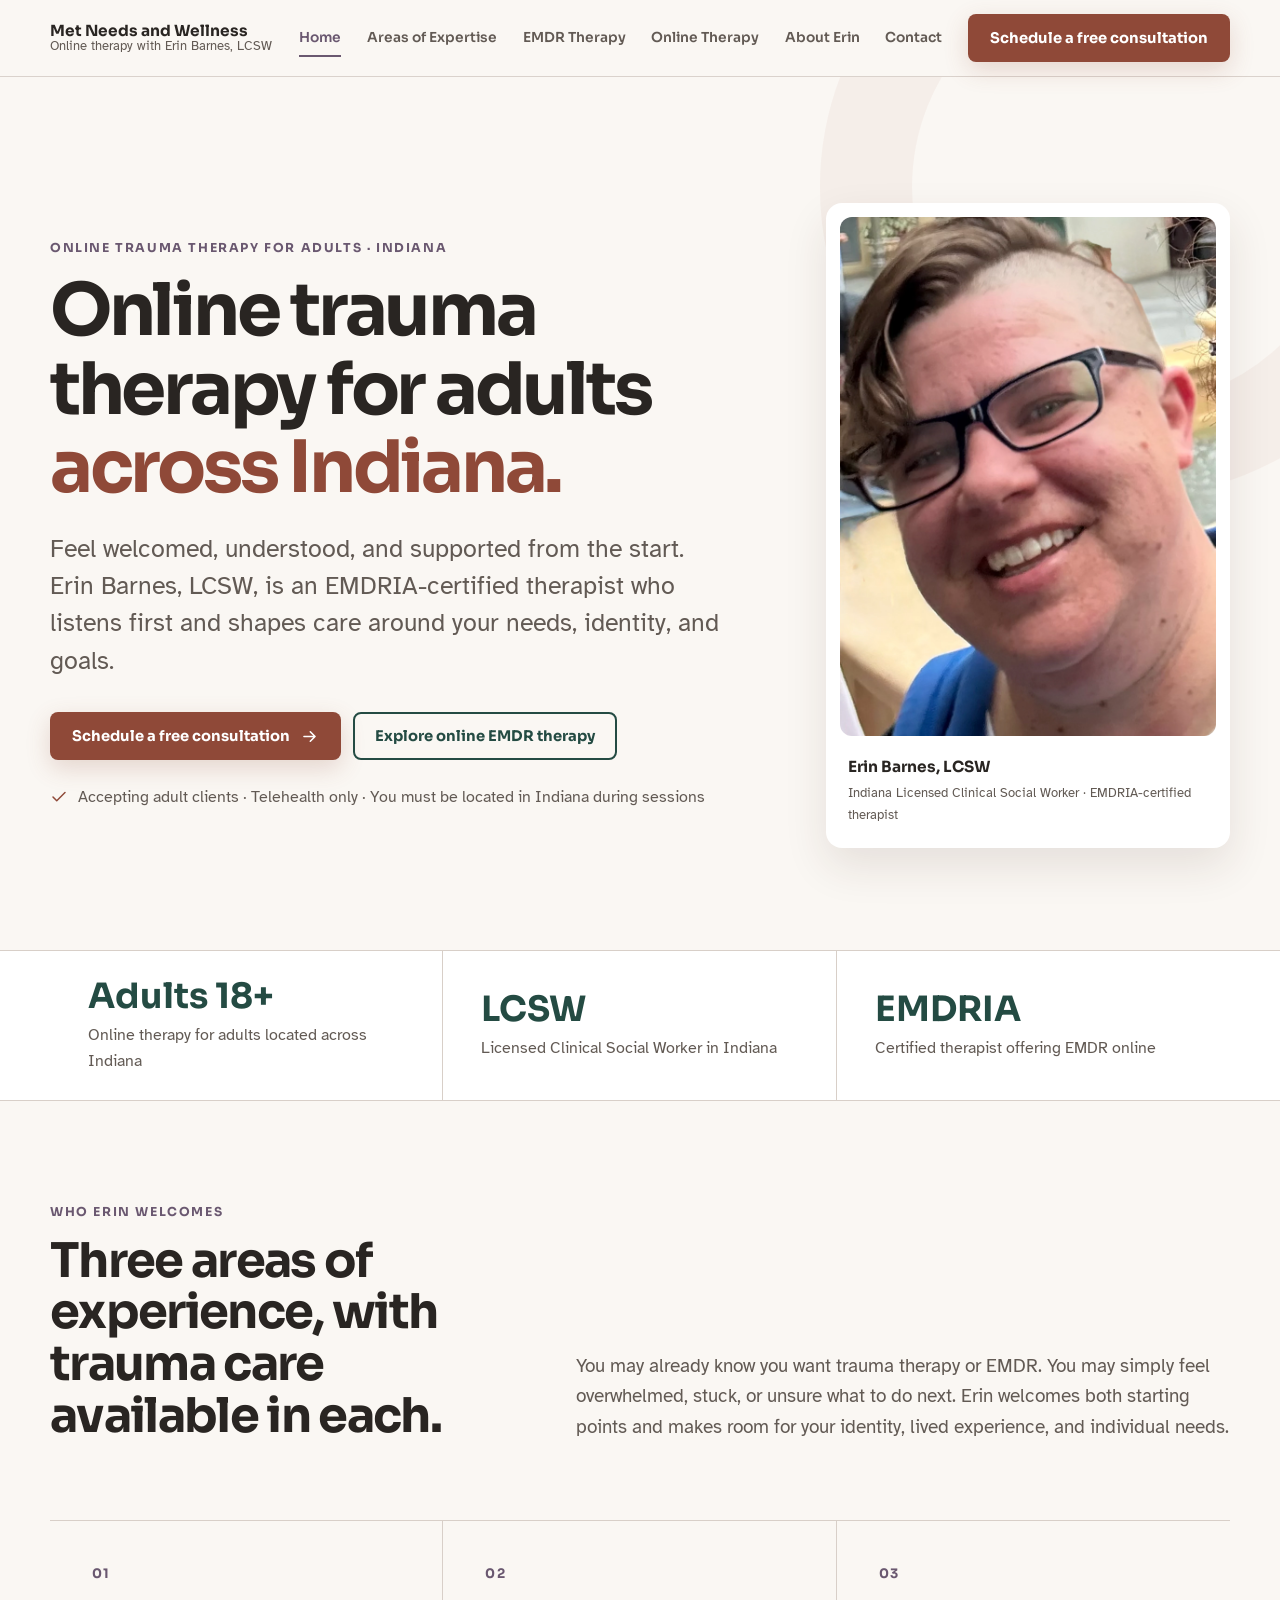
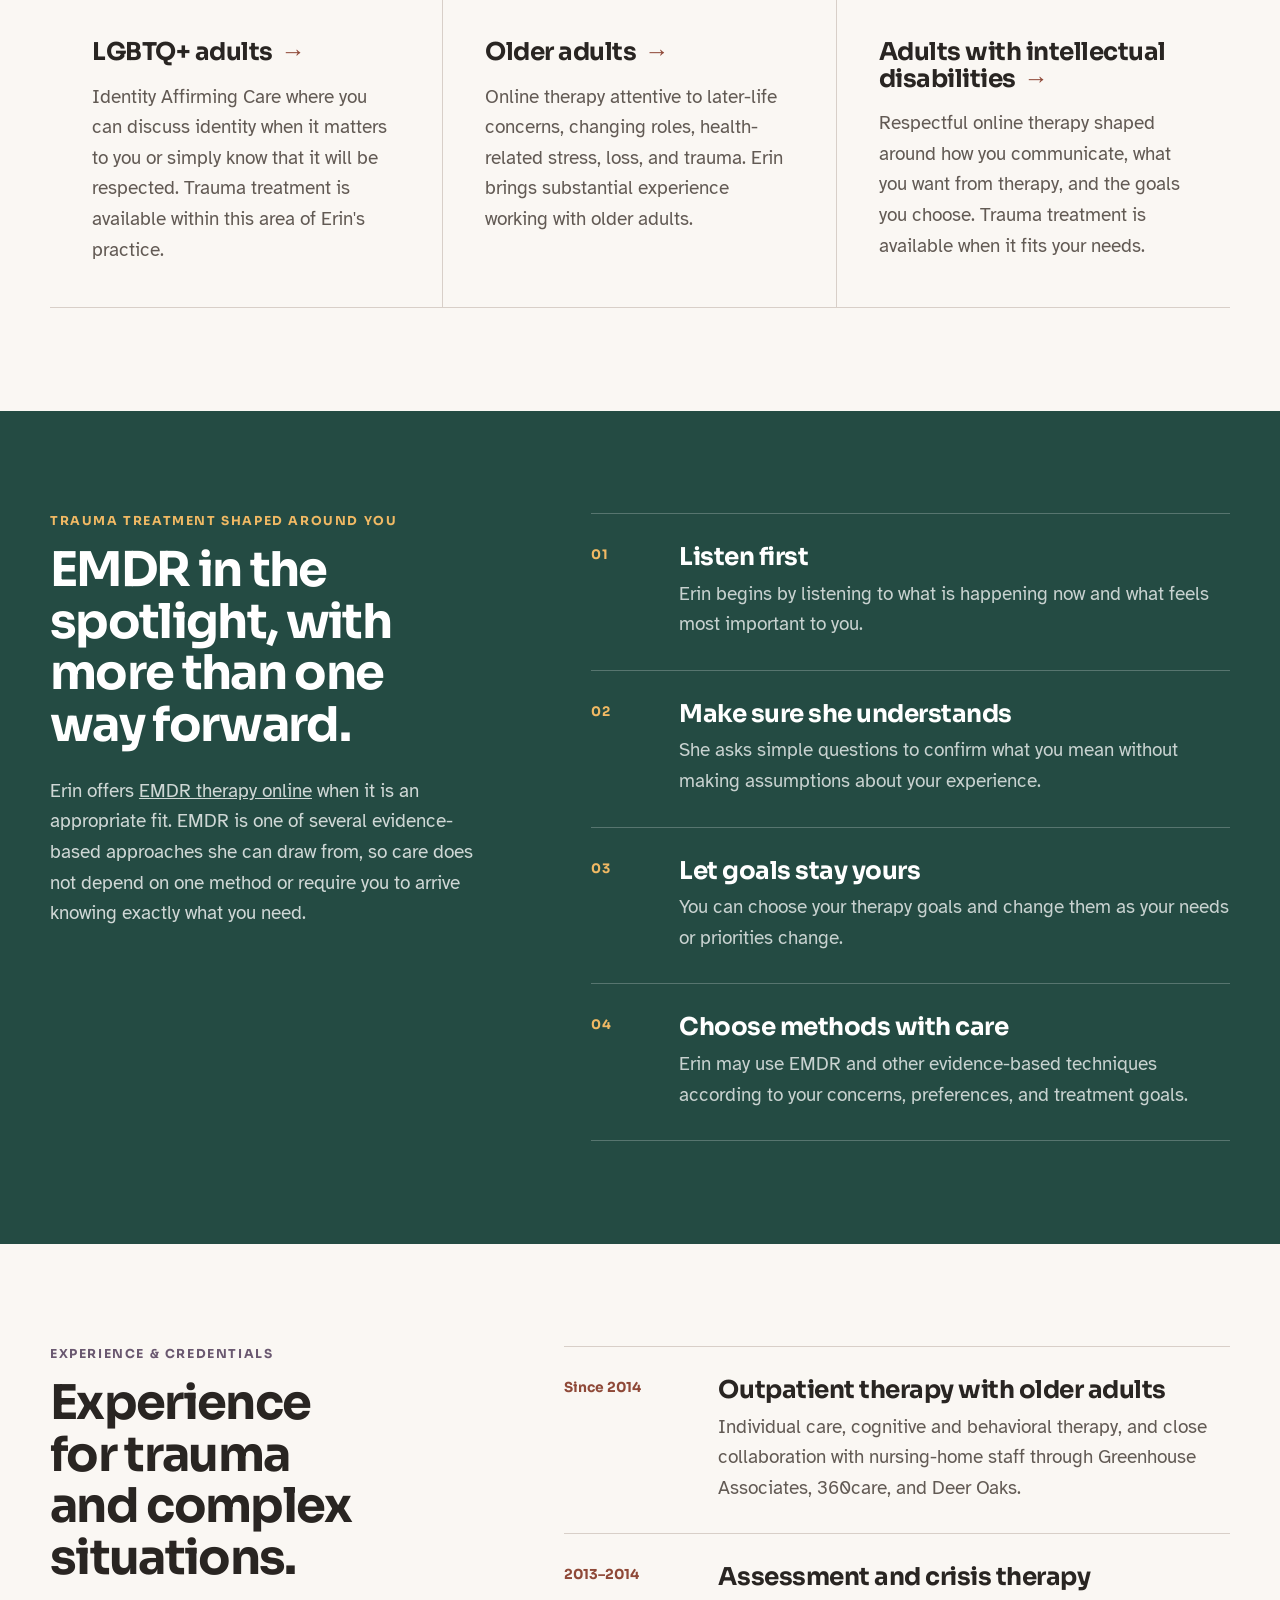
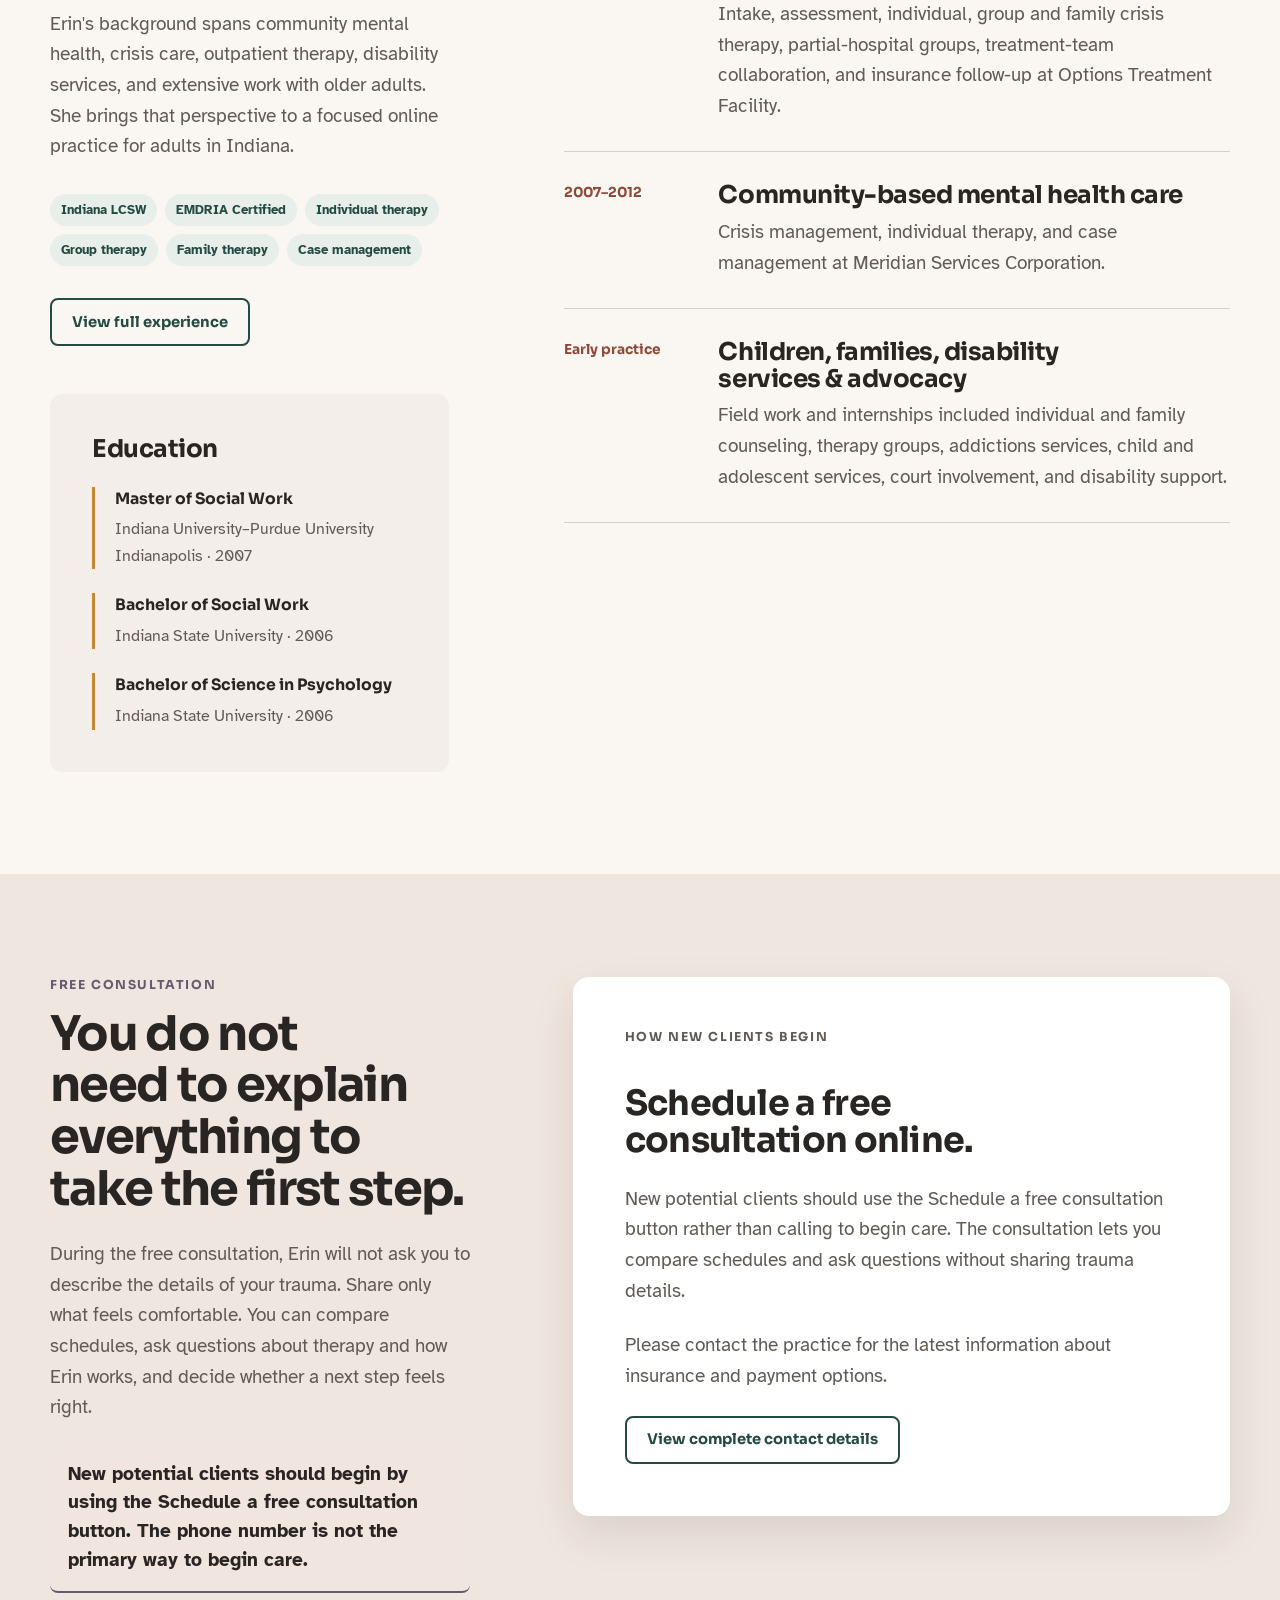
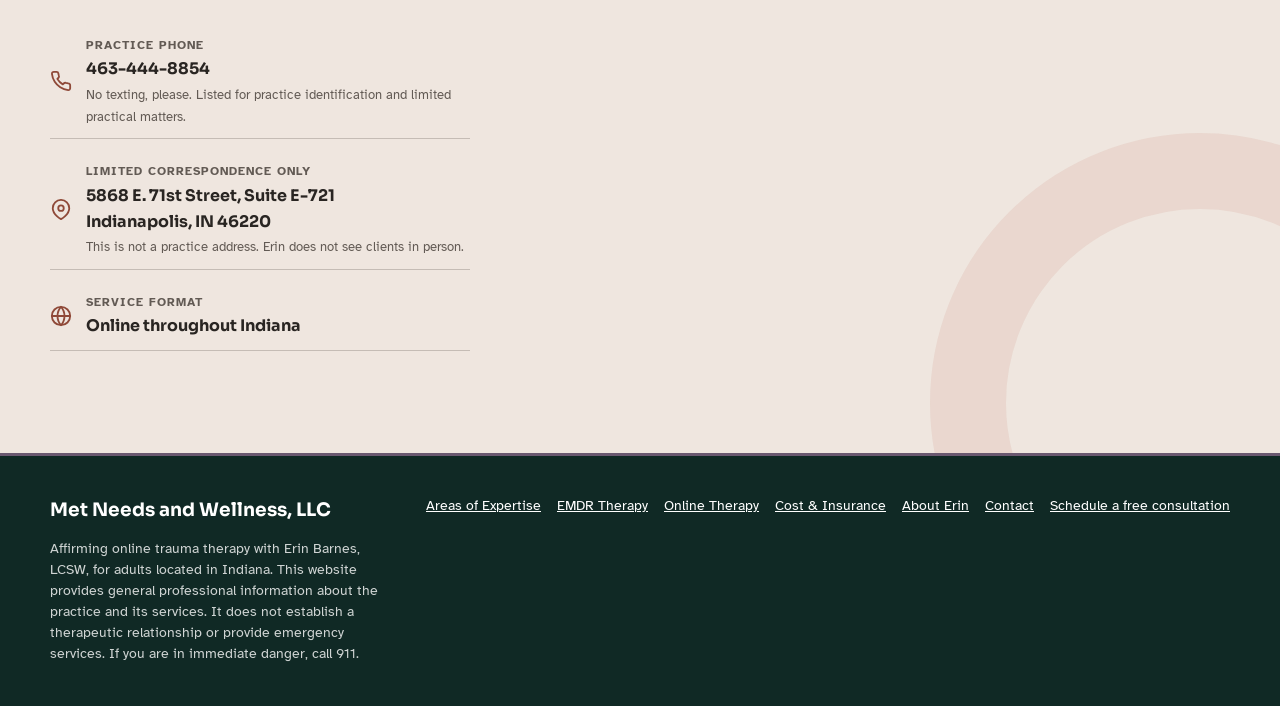
==== commit faad4128: "Update practice contact information" ====
--- a/index.html
+++ b/index.html
@@ -728,7 +728,7 @@
     .contact-method-label { color: var(--ink-soft); font-size: 0.78rem; font-weight: 700; letter-spacing: 0.08em; text-transform: uppercase; }
     .contact-method-value { font-family: var(--font-display); font-size: 1rem; font-weight: 700; overflow-wrap: anywhere; }
 
-    .contact-form {
+    .contact-card {
       display: grid;
       gap: var(--space-3);
       padding: clamp(28px, 5vw, 52px);
@@ -737,91 +737,10 @@
       box-shadow: var(--shadow);
     }
 
-    .contact-form h3 { font-size: var(--step-2); }
-
-    .form-note {
-      color: var(--ink-soft);
-      font-size: var(--step--1);
-      line-height: 1.5;
-    }
-
-    .form-grid {
-      display: grid;
-      grid-template-columns: repeat(2, minmax(0, 1fr));
-      gap: var(--space-3);
-    }
-
-    .field { display: grid; gap: 7px; }
-    .field-full { grid-column: 1 / -1; }
-
-    label {
-      font-family: var(--font-display);
-      font-size: 0.87rem;
-      font-weight: 700;
-    }
-
-    .required { color: var(--clay-strong); }
-
-    input, select, textarea {
-      width: 100%;
-      min-height: 50px;
-      padding: 11px 13px;
-      color: var(--ink);
-      background: var(--paper);
-      border: 1px solid #a99b93;
-      border-radius: var(--radius-sm);
-      transition: border-color var(--ease), box-shadow var(--ease), background var(--ease);
-    }
-
-    textarea {
-      min-height: 128px;
-      resize: vertical;
-    }
-
-    input:focus, select:focus, textarea:focus {
-      outline: 0;
-      border-color: var(--evergreen);
-      box-shadow: 0 0 0 3px rgba(23, 59, 54, 0.15);
-      background: var(--surface);
-    }
-
-    [aria-invalid="true"] {
-      border-color: var(--error);
-      box-shadow: 0 0 0 3px rgba(161, 37, 37, 0.12);
-    }
-
-    .field-error {
-      min-height: 1.35em;
-      color: var(--error);
-      font-size: 0.83rem;
-      line-height: 1.35;
-    }
-
-    .form-status {
-      display: none;
-      padding: 12px 14px;
-      color: var(--success);
-      background: #e7f3ed;
-      border-left: 4px solid var(--success);
-      border-radius: var(--radius-sm);
-      font-size: 0.9rem;
-    }
-
-    .form-status.is-visible { display: block; }
-
-    .form-actions {
-      display: flex;
-      align-items: center;
-      flex-wrap: wrap;
-      gap: 14px;
-    }
-
-    .privacy-note {
-      max-width: 44ch;
-      color: var(--ink-soft);
-      font-size: 0.8rem;
-      line-height: 1.45;
-    }
+    .contact-card h3 { font-size: var(--step-2); }
+    .contact-card p { color: var(--ink-soft); }
+    .contact-card .button { justify-self: start; }
+    .contact-method-note { color: var(--ink-soft); font-size: 0.84rem; font-weight: 400; }
 
     .site-footer {
       padding: 42px 0;
@@ -904,17 +823,15 @@
 
     @media (max-width: 560px) {
       .brand-role { display: none; }
-      .hero-actions, .form-actions { align-items: stretch; flex-direction: column; }
-      .hero-actions .button, .form-actions .button { width: 100%; }
+      .hero-actions { align-items: stretch; flex-direction: column; }
+      .hero-actions .button { width: 100%; }
       .hero-note { align-items: flex-start; }
       .services-grid { grid-template-columns: 1fr; }
       .service, .service:nth-child(2n) { min-height: 0; border-right: 0; }
       .service-number { margin-bottom: 36px; }
       .principle { grid-template-columns: 1fr; gap: 8px; }
       .timeline-item { grid-template-columns: 1fr; gap: 8px; }
-      .form-grid { grid-template-columns: 1fr; }
-      .field-full { grid-column: auto; }
-      .contact-form { padding-inline: 20px; }
+      .contact-card { padding-inline: 20px; }
     }
 
     @media (prefers-reduced-motion: reduce) {
@@ -926,7 +843,7 @@
       }
     }
   </style>
-  <link rel="stylesheet" href="assets/site.css?v=20260920">
+  <link rel="stylesheet" href="assets/site.css?v=20260920-2">
 </head>
 <body>
   <a class="skip-link" href="#main">Skip to main content</a>
@@ -941,6 +858,7 @@
         <a href="emdr-therapy.html">EMDR Therapy</a>
         <a href="online-therapy.html">Online Therapy</a>
         <a href="experience.html">About Erin</a>
+        <a href="contact.html">Contact</a>
         <a class="button button-primary" href="index.html#contact">Schedule a free consultation</a>
       </nav>
     </div>
@@ -1140,81 +1058,43 @@
         <div class="contact-copy">
           <p class="eyebrow">Free consultation</p>
           <h2>You do not need to explain everything to take the first step.</h2>
-          <p class="section-copy">During the free 15-minute consultation, Erin will not ask you to describe the details of your trauma. Share only what feels comfortable. You can compare schedules, ask questions about therapy and how Erin works, and decide whether a next step feels right.</p>
-          <p class="welcome-note">Please contact us for the latest information about insurance and payment options.</p>
+          <p class="section-copy">During the free consultation, Erin will not ask you to describe the details of your trauma. Share only what feels comfortable. You can compare schedules, ask questions about therapy and how Erin works, and decide whether a next step feels right.</p>
+          <p class="welcome-note">New potential clients should begin by using the Schedule a free consultation button. The phone number is not the primary way to begin care.</p>
 
           <div class="contact-methods">
-            <a class="contact-method" href="tel:+13176986938">
+            <div class="contact-method">
               <svg viewBox="0 0 24 24" fill="none" stroke="currentColor" stroke-width="2" stroke-linecap="round" stroke-linejoin="round" aria-hidden="true"><path d="M22 16.92v3a2 2 0 0 1-2.18 2 19.8 19.8 0 0 1-8.63-3.07 19.5 19.5 0 0 1-6-6A19.8 19.8 0 0 1 2.12 4.18 2 2 0 0 1 4.11 2h3a2 2 0 0 1 2 1.72c.12.9.33 1.78.62 2.63a2 2 0 0 1-.45 2.11L8 9.73a16 16 0 0 0 6 6l1.27-1.27a2 2 0 0 1 2.11-.45c.85.29 1.73.5 2.63.62A2 2 0 0 1 22 16.92z" /></svg>
               <span class="contact-method-copy">
-                <span class="contact-method-label">Phone</span>
-                <span class="contact-method-value">317-698-6938</span>
+                <span class="contact-method-label">Practice phone</span>
+                <span class="contact-method-value">463-444-8854</span>
+                <span class="contact-method-note">No texting, please. Listed for practice identification and limited practical matters.</span>
               </span>
-            </a>
-            <a class="contact-method" href="mailto:erin.barnes25@gmail.com">
-              <svg viewBox="0 0 24 24" fill="none" stroke="currentColor" stroke-width="2" stroke-linecap="round" stroke-linejoin="round" aria-hidden="true"><path d="M4 4h16c1.1 0 2 .9 2 2v12c0 1.1-.9 2-2 2H4c-1.1 0-2-.9-2-2V6c0-1.1.9-2 2-2z" /><path d="m22 6-10 7L2 6" /></svg>
-              <span class="contact-method-copy">
-                <span class="contact-method-label">Email</span>
-                <span class="contact-method-value">erin.barnes25@gmail.com</span>
-              </span>
-            </a>
+            </div>
             <div class="contact-method">
               <svg viewBox="0 0 24 24" fill="none" stroke="currentColor" stroke-width="2" stroke-linecap="round" stroke-linejoin="round" aria-hidden="true"><path d="M21 10c0 7-9 12-9 12S3 17 3 10a9 9 0 1 1 18 0z" /><circle cx="12" cy="10" r="3" /></svg>
               <span class="contact-method-copy">
-                <span class="contact-method-label">Service area</span>
+                <span class="contact-method-label">Limited correspondence only</span>
+                <span class="contact-method-value">5868 E. 71st Street, Suite E-721<br>Indianapolis, IN 46220</span>
+                <span class="contact-method-note">This is not a practice address. Erin does not see clients in person.</span>
+              </span>
+            </div>
+            <div class="contact-method">
+              <svg viewBox="0 0 24 24" fill="none" stroke="currentColor" stroke-width="2" stroke-linecap="round" stroke-linejoin="round" aria-hidden="true"><path d="M12 2a10 10 0 1 0 0 20 10 10 0 0 0 0-20Z" /><path d="M2 12h20M12 2c2.5 2.7 3.8 6 3.8 10S14.5 19.3 12 22c-2.5-2.7-3.8-6-3.8-10S9.5 4.7 12 2Z" /></svg>
+              <span class="contact-method-copy">
+                <span class="contact-method-label">Service format</span>
                 <span class="contact-method-value">Online throughout Indiana</span>
               </span>
             </div>
           </div>
         </div>
 
-        <form class="contact-form" id="inquiry-form" novalidate>
-          <h3>Request a free consultation</h3>
-          <p class="form-note">This form opens a draft in your email app so you can request a consultation. It does not reserve a time. Please share only general contact information, not diagnoses, treatment records, or detailed clinical history.</p>
-
-          <div class="form-status" id="form-status" role="status" aria-live="polite"></div>
-
-          <div class="form-grid">
-            <div class="field">
-              <label for="name">Name <span class="required" aria-hidden="true">*</span></label>
-              <input id="name" name="name" type="text" autocomplete="name" required aria-describedby="name-error">
-              <span class="field-error" id="name-error"></span>
-            </div>
-            <div class="field">
-              <label for="email">Email <span class="required" aria-hidden="true">*</span></label>
-              <input id="email" name="email" type="email" autocomplete="email" required aria-describedby="email-error">
-              <span class="field-error" id="email-error"></span>
-            </div>
-            <div class="field">
-              <label for="phone">Phone</label>
-              <input id="phone" name="phone" type="tel" autocomplete="tel" aria-describedby="phone-error">
-              <span class="field-error" id="phone-error"></span>
-            </div>
-            <div class="field">
-              <label for="preference">Best way to reply</label>
-              <select id="preference" name="preference">
-                <option value="Email">Email</option>
-                <option value="Phone">Phone</option>
-                <option value="Either">Either</option>
-              </select>
-              <span class="field-error" aria-hidden="true"></span>
-            </div>
-            <div class="field field-full">
-              <label for="message">What are you looking for? <span class="required" aria-hidden="true">*</span></label>
-              <textarea id="message" name="message" maxlength="500" required aria-describedby="message-help message-error"></textarea>
-              <span class="form-note" id="message-help">A sentence or two is enough. Please do not include private health information.</span>
-              <span class="field-error" id="message-error"></span>
-            </div>
-          </div>
-
-          <div class="form-actions">
-            <button class="button button-primary" type="submit">
-              Open email draft
-              <svg viewBox="0 0 24 24" fill="none" stroke="currentColor" stroke-width="2" stroke-linecap="round" stroke-linejoin="round" aria-hidden="true"><path d="M5 12h14M13 6l6 6-6 6" /></svg>
-            </button>
-            <p class="privacy-note">Your information stays in your email app until you choose to send it.</p>
-          </div>
-        </form>
+        <div class="contact-card">
+          <p class="eyebrow">How new clients begin</p>
+          <h3>Schedule a free consultation online.</h3>
+          <p>New potential clients should use the Schedule a free consultation button rather than calling to begin care. The consultation lets you compare schedules and ask questions without sharing trauma details.</p>
+          <p>Please contact the practice for the latest information about insurance and payment options.</p>
+          <a class="button button-secondary" href="contact.html">View complete contact details</a>
+        </div>
       </div>
     </section>
   </main>
@@ -1223,9 +1103,9 @@
     <div class="shell footer-grid">
       <div>
         <p class="footer-brand">Met Needs and Wellness, LLC</p>
-        <p class="footer-copy">Affirming online trauma therapy with Erin Barnes, LCSW, for adults located in Indiana. This website provides general professional information and a way to request a consultation. It does not establish a therapeutic relationship or provide emergency services. If you are in immediate danger, call 911.</p>
+        <p class="footer-copy">Affirming online trauma therapy with Erin Barnes, LCSW, for adults located in Indiana. This website provides general professional information about the practice and its services. It does not establish a therapeutic relationship or provide emergency services. If you are in immediate danger, call 911.</p>
       </div>
-      <div class="footer-links"><a href="index.html#support">Areas of Expertise</a><a href="emdr-therapy.html">EMDR Therapy</a><a href="online-therapy.html">Online Therapy</a><a href="cost-insurance.html">Cost &amp; Insurance</a><a href="experience.html">About Erin</a><a href="index.html#contact">Schedule a free consultation</a></div>
+      <div class="footer-links"><a href="index.html#support">Areas of Expertise</a><a href="emdr-therapy.html">EMDR Therapy</a><a href="online-therapy.html">Online Therapy</a><a href="cost-insurance.html">Cost &amp; Insurance</a><a href="experience.html">About Erin</a><a href="contact.html">Contact</a><a href="index.html#contact">Schedule a free consultation</a></div>
     </div>
   </footer>
 
@@ -1254,77 +1134,6 @@
     document.addEventListener('keydown', (event) => {
       if (event.key === 'Escape') setMenu(false);
     });
-
-    const form = document.querySelector('#inquiry-form');
-    const status = document.querySelector('#form-status');
-    const fields = {
-      name: document.querySelector('#name'),
-      email: document.querySelector('#email'),
-      phone: document.querySelector('#phone'),
-      preference: document.querySelector('#preference'),
-      message: document.querySelector('#message')
-    };
-
-    function errorFor(field, message) {
-      const error = document.querySelector(`#${field.id}-error`);
-      field.setAttribute('aria-invalid', message ? 'true' : 'false');
-      if (error) error.textContent = message;
-      return !message;
-    }
-
-    function validate(field) {
-      const value = field.value.trim();
-
-      if (field.required && !value) {
-        return errorFor(field, field.id === 'message' ? 'Add a brief, general note so Erin knows why you are reaching out.' : `Enter your ${field.id}.`);
-      }
-
-      if (field.type === 'email' && value && !/^[^\s@]+@[^\s@]+\.[^\s@]+$/.test(value)) {
-        return errorFor(field, 'Enter a complete email address, such as name@example.com.');
-      }
-
-      if (field.type === 'tel' && value && value.replace(/\D/g, '').length < 10) {
-        return errorFor(field, 'Enter a phone number with at least 10 digits, or leave this field blank.');
-      }
-
-      return errorFor(field, '');
-    }
-
-    [fields.name, fields.email, fields.phone, fields.message].forEach((field) => {
-      field.addEventListener('blur', () => validate(field));
-      field.addEventListener('input', () => {
-        if (field.getAttribute('aria-invalid') === 'true') validate(field);
-      });
-    });
-
-    form.addEventListener('submit', (event) => {
-      event.preventDefault();
-      status.classList.remove('is-visible');
-
-      const requiredFields = [fields.name, fields.email, fields.phone, fields.message];
-      const valid = requiredFields.map(validate).every(Boolean);
-
-      if (!valid) {
-        const firstInvalid = form.querySelector('[aria-invalid="true"]');
-        if (firstInvalid) firstInvalid.focus();
-        return;
-      }
-
-      const subject = encodeURIComponent(`Website inquiry from ${fields.name.value.trim()}`);
-      const body = encodeURIComponent([
-        `Name: ${fields.name.value.trim()}`,
-        `Email: ${fields.email.value.trim()}`,
-        `Phone: ${fields.phone.value.trim() || 'Not provided'}`,
-        `Preferred reply: ${fields.preference.value}`,
-        '',
-        'General inquiry:',
-        fields.message.value.trim()
-      ].join('\n'));
-
-      status.textContent = 'Your email app is opening. Review the draft and choose Send when you are ready.';
-      status.classList.add('is-visible');
-      window.location.href = `mailto:erin.barnes25@gmail.com?subject=${subject}&body=${body}`;
-    });
   </script>
 </body>
 </html>
--- a/assets/site.css
+++ b/assets/site.css
@@ -245,3 +245,12 @@
 @media (prefers-reduced-motion: reduce) {
   *, *::before, *::after { scroll-behavior: auto !important; transition-duration: .01ms !important; animation-duration: .01ms !important; animation-iteration-count: 1 !important; }
 }
+
+/* Contact details */
+.contact-detail-grid { display: grid; grid-template-columns: repeat(3, minmax(0, 1fr)); gap: 16px; margin-top: var(--space-5); }
+.contact-detail-card { min-height: 250px; padding: 28px; background: var(--surface); border: 1px solid var(--line); border-radius: var(--radius-md); }
+.contact-detail-card h2 { margin-top: var(--space-3); font-size: var(--step-2); }
+.contact-detail-card p, .contact-detail-card address { margin-top: 12px; color: var(--ink-soft); font-style: normal; }
+.contact-detail-value { color: var(--ink) !important; font-family: var(--font-display); font-size: var(--step-1); font-weight: 700; }
+.contact-caution { padding: 16px 18px; background: var(--plum-soft); border-left: 4px solid var(--plum); border-radius: var(--radius-sm); }
+@media (max-width: 900px) { .contact-detail-grid { grid-template-columns: 1fr; } .contact-detail-card { min-height: 0; } }
